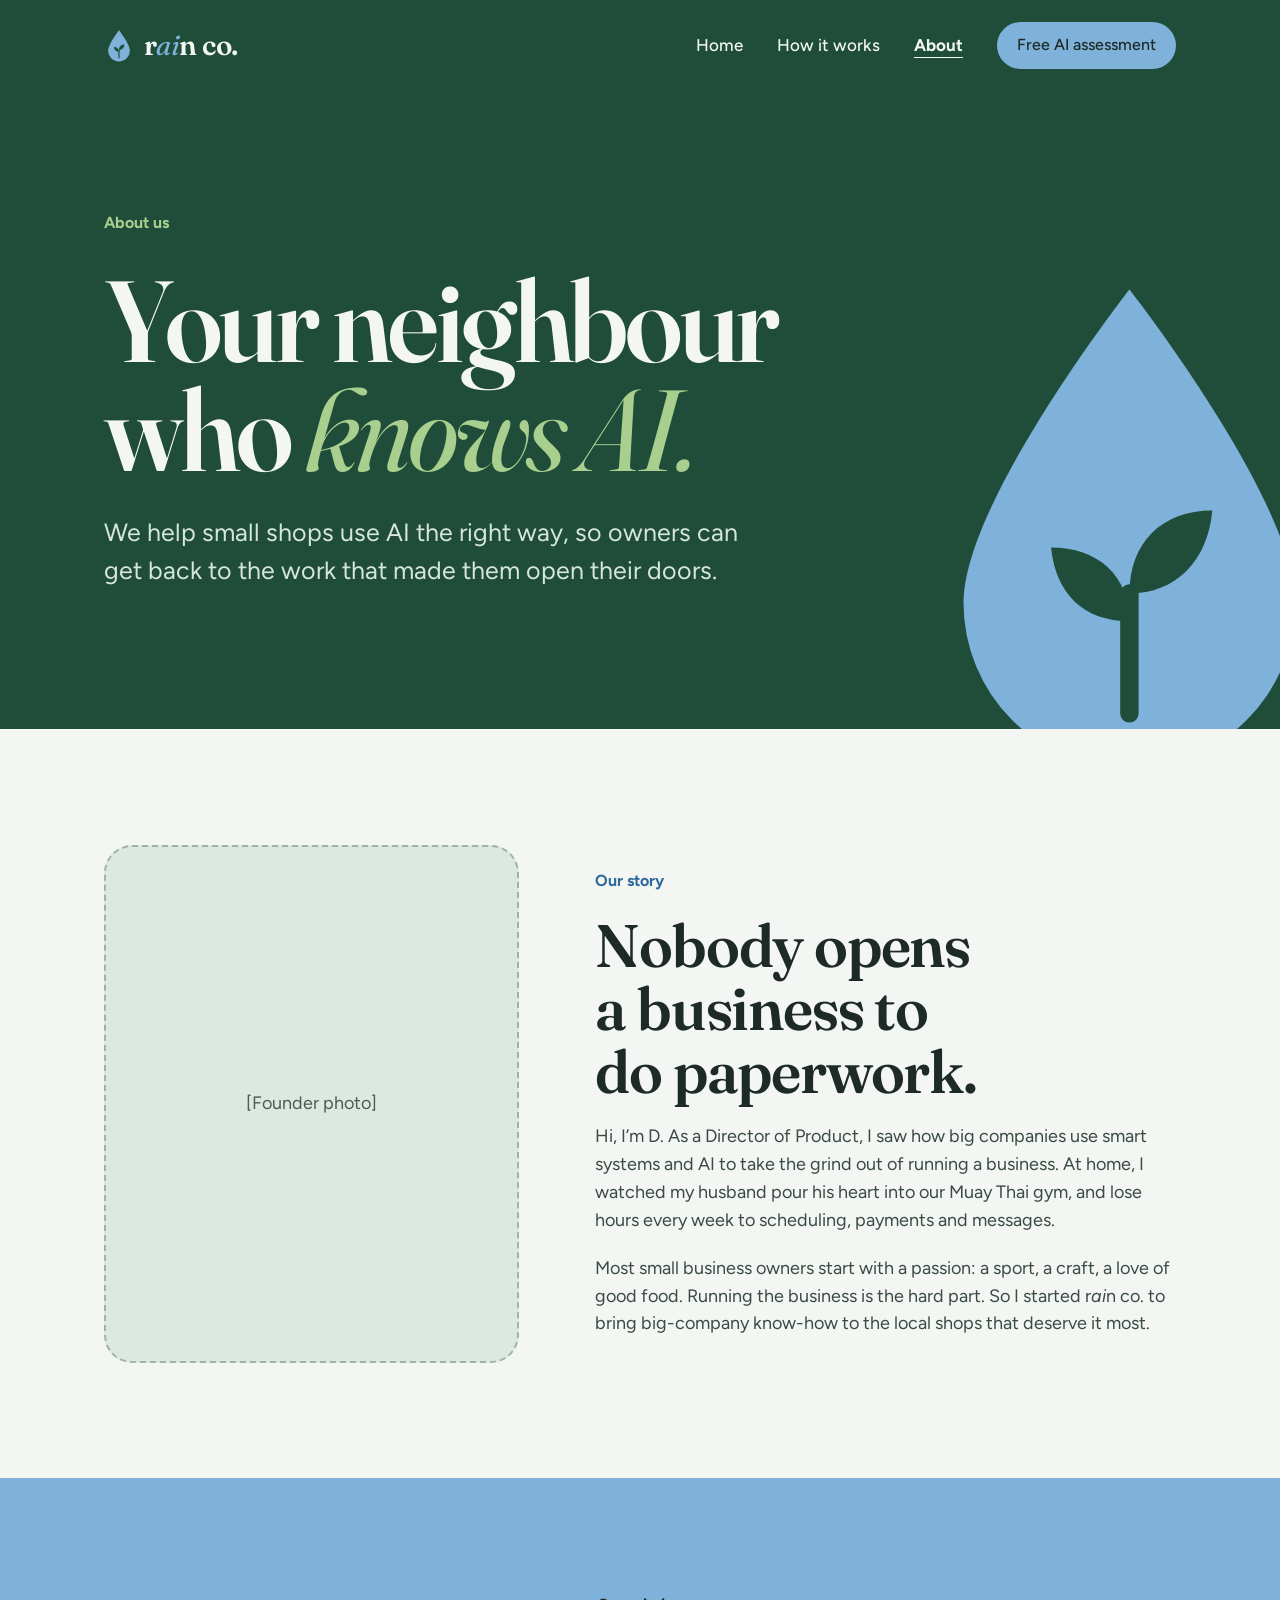
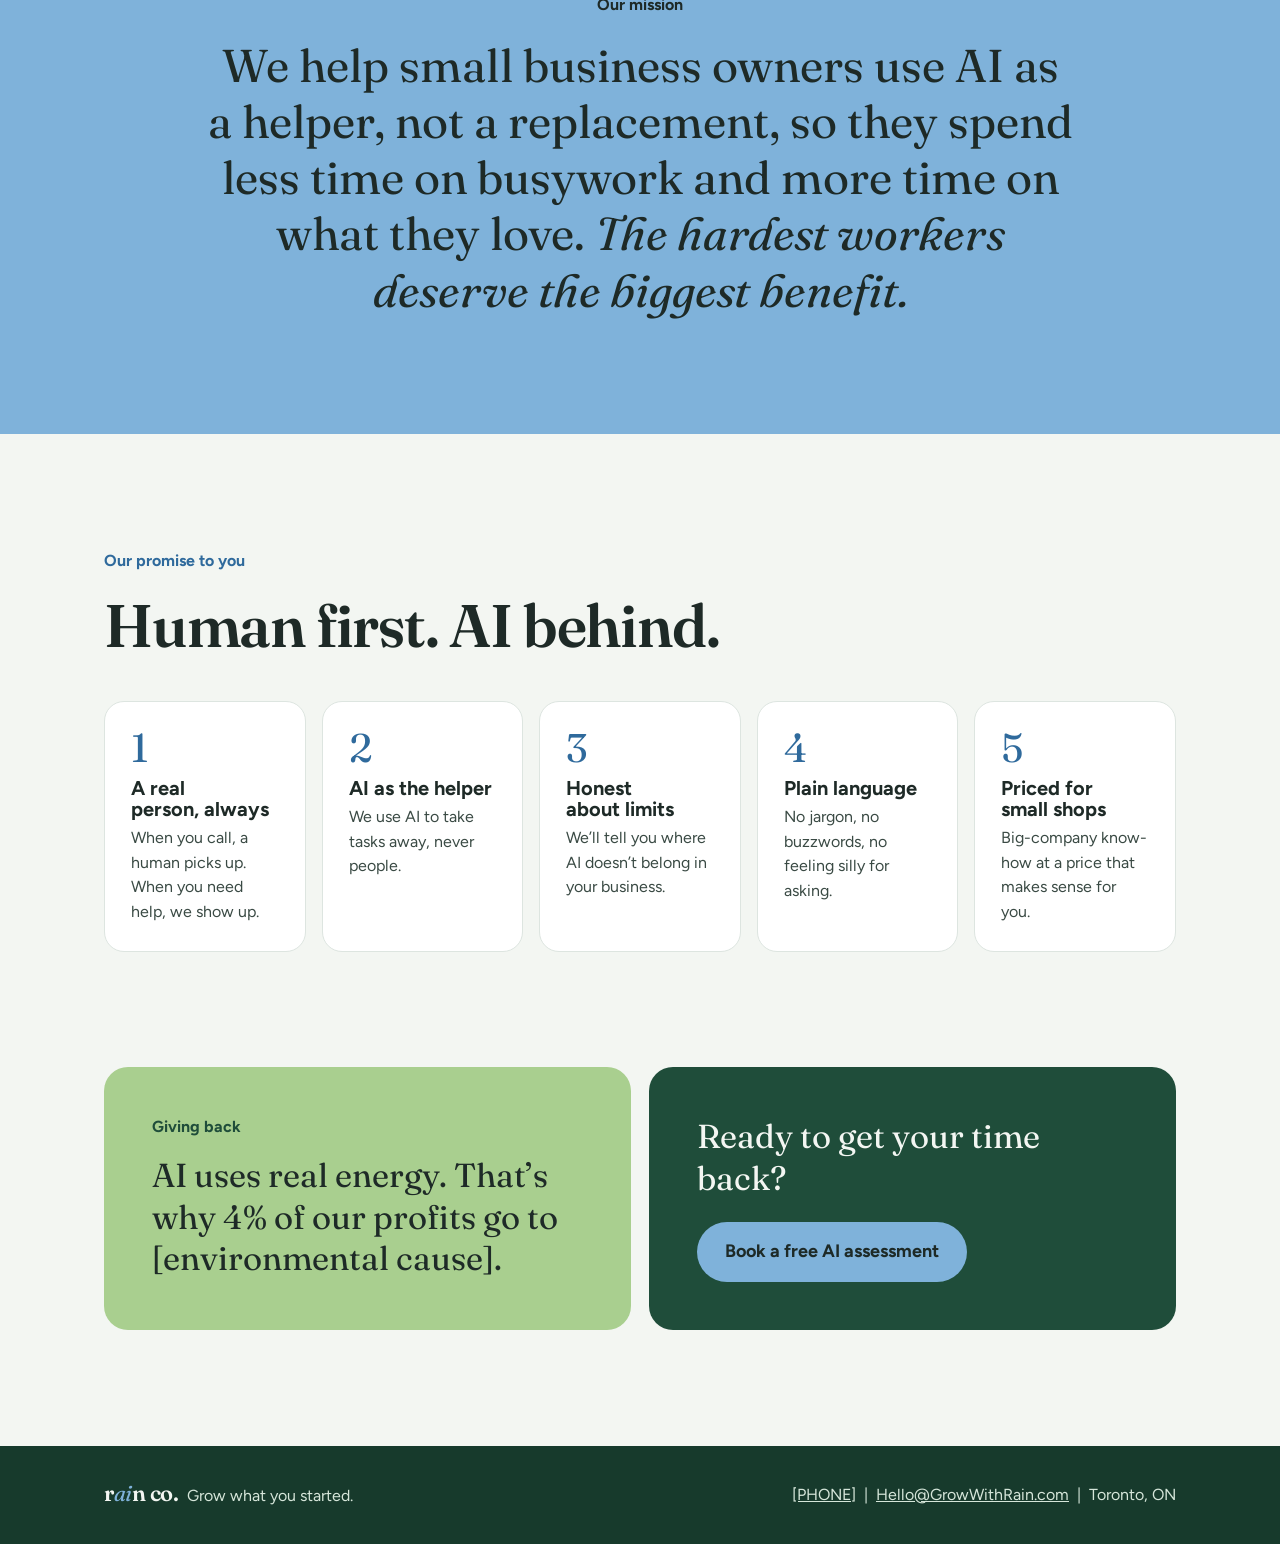
==== about.html @ 8dbedaca "Add files via upload" ====
<!doctype html>
<html lang="en-CA">
<head>
<meta charset="utf-8">
<meta name="viewport" content="width=device-width, initial-scale=1">
<title>About | rain co.</title>
<meta name="description" content="rain co. is your neighbour who knows AI. Our story, mission and promise to small business owners.">
<link rel="icon" href="img/favicon.svg" type="image/svg+xml">
<link rel="preconnect" href="https://fonts.googleapis.com">
<link rel="preconnect" href="https://fonts.gstatic.com" crossorigin>
<link rel="stylesheet" href="https://fonts.googleapis.com/css2?family=Fraunces:ital,opsz,wght@0,9..144,400;0,9..144,600;1,9..144,400&family=Figtree:wght@400;500;600;700&display=swap">
<link rel="stylesheet" href="css/styles.css">
</head>
<body>
<a class="skip" href="#main">Skip to content</a>
<header class="site-header">
<div class="wrap">
<a class="brand" href="index.html" aria-label="rain co. home"><svg viewBox="0 0 100 110" aria-hidden="true"><path d="M50 4 C50 4 14 50 14 72 A36 36 0 0 0 86 72 C86 50 50 4 50 4 Z" fill="#7FB2DA"/><path d="M50 96 L50 70" stroke="#1F4D3A" stroke-width="4" stroke-linecap="round" fill="none"/><path d="M50 76 C40 76 34 70 33 60 C43 60 50 66 50 76 Z" fill="#1F4D3A"/><path d="M50 70 C60 70 67 63 68 52 C57 52 50 59 50 70 Z" fill="#1F4D3A"/></svg><span class="wordmark">r<i>ai</i>n co.</span></a>
<nav class="nav" aria-label="Main">
<a href="index.html">Home</a>
<a href="index.html#how">How it works</a>
<a href="about.html" aria-current="page">About</a>
<a class="btn btn-rain" href="assessment.html">Free AI assessment</a>
</nav>
</div>
</header>
<main id="main">
<section class="hero"><div class="wrap">
<svg class="drop-bg" viewBox="0 0 100 110" aria-hidden="true"><path d="M50 4 C50 4 14 50 14 72 A36 36 0 0 0 86 72 C86 50 50 4 50 4 Z" fill="#7FB2DA"/><path d="M50 96 L50 70" stroke="#1F4D3A" stroke-width="4" stroke-linecap="round" fill="none"/><path d="M50 76 C40 76 34 70 33 60 C43 60 50 66 50 76 Z" fill="#1F4D3A"/><path d="M50 70 C60 70 67 63 68 52 C57 52 50 59 50 70 Z" fill="#1F4D3A"/></svg>
<div class="stack on-dark">
<p class="kicker">About us</p>
<h1>Your neighbour who <em>knows AI.</em></h1>
<p class="lead">We help small shops use AI the right way, so owners can get back to the work that made them open their doors.</p>
</div></div></section>
<section><div class="wrap split center">
<div class="story-photo" role="img" aria-label="Founder photo placeholder">[Founder photo]</div>
<div class="stack">
<p class="kicker">Our story</p>
<h2>Nobody opens a business to do paperwork.</h2>
<p class="muted">Hi, I’m D. As a Director of Product, I saw how big companies use smart systems and AI to take the grind out of running a business. At home, I watched my husband pour his heart into our Muay Thai gym, and lose hours every week to scheduling, payments and messages.</p>
<p class="muted">Most small business owners start with a passion: a sport, a craft, a love of good food. Running the business is the hard part. So I started r<i>ai</i>n co. to bring big-company know-how to the local shops that deserve it most.</p>
</div>
</div></section>
<section class="mission"><div class="wrap">
<p class="kicker">Our mission</p>
<p class="big">We help small business owners use AI as a helper, not a replacement, so they spend less time on busywork and more time on what they love. <em>The hardest workers deserve the biggest benefit.</em></p>
</div></section>
<section><div class="wrap">
<div class="stack"><p class="kicker">Our promise to you</p><h2>Human first. AI behind.</h2></div>
<ol class="promises"><li><h3>A real person, always</h3><p>When you call, a human picks up. When you need help, we show up.</p></li><li><h3>AI as the helper</h3><p>We use AI to take tasks away, never people.</p></li><li><h3>Honest about limits</h3><p>We’ll tell you where AI doesn’t belong in your business.</p></li><li><h3>Plain language</h3><p>No jargon, no buzzwords, no feeling silly for asking.</p></li><li><h3>Priced for small shops</h3><p>Big-company know-how at a price that makes sense for you.</p></li></ol>
</div></section>
<section style="padding-top:0"><div class="wrap pair">
<div class="panel panel-sprout"><p class="kicker">Giving back</p><p class="big">AI uses real energy. That’s why 4% of our profits go to [environmental cause].</p></div>
<div class="panel panel-moss"><p class="big">Ready to get your time back?</p><a class="btn btn-rain" href="assessment.html" style="align-self:flex-start">Book a free AI assessment</a></div>
</div></section>
</main>
<footer class="site-footer">
<div class="wrap">
<p><span class="wordmark">r<i>ai</i>n co.</span>&nbsp; Grow what you started.</p>
<p><a href="tel:[PHONE]">[PHONE]</a> &nbsp;|&nbsp; <a href="mailto:hello@growwithrain.com">Hello@GrowWithRain.com</a> &nbsp;|&nbsp; Toronto, ON</p>
</div>
</footer>
</body>
</html>
---- css/styles.css ----
:root{
  --moss:#1F4D3A; --moss-deep:#173A2C; --rain:#7FB2DA; --rain-ink:#2F6A9C;
  --sprout:#A9CF8F; --mist:#F3F6F2; --sage:#DDE8E0; --white:#FFFFFF;
  --ink:#1E2A27; --muted:#3A4A44; --soft:#D6E6DA; --line:#DDE5E0;
  --serif:"Fraunces", Georgia, "Times New Roman", serif;
  --sans:"Figtree", system-ui, -apple-system, "Segoe UI", sans-serif;
  --wrap:1200px; --pad:clamp(20px,5vw,96px);
}
*,*::before,*::after{box-sizing:border-box}
html{scroll-behavior:smooth}
body{margin:0;background:var(--mist);color:var(--ink);font-family:var(--sans);font-size:18px;line-height:1.55;-webkit-font-smoothing:antialiased}
img,svg{max-width:100%;display:block}
a{color:inherit}
:focus-visible{outline:3px solid var(--rain);outline-offset:3px;border-radius:6px}
.wrap{max-width:var(--wrap);margin:0 auto;padding:0 var(--pad)}
.skip{position:absolute;left:-9999px}.skip:focus{left:16px;top:16px;z-index:10;background:var(--white);padding:8px 14px}
h1,h2,h3{font-family:var(--serif);font-weight:600;letter-spacing:-0.02em;margin:0;line-height:1.05;text-wrap:balance}
h1{font-size:clamp(52px,9vw,120px);line-height:.95;letter-spacing:-0.03em}
h2{font-size:clamp(36px,5vw,60px)}
p{margin:0}
h1 em,h2 em{font-style:italic;font-weight:400}
.kicker{font-size:16px;font-weight:700;color:var(--rain-ink)}
.on-dark .kicker{color:var(--sprout)}
.lead{font-size:clamp(19px,2vw,25px);line-height:1.5;max-width:40ch}
.stack{display:flex;flex-direction:column;gap:20px}
.btn{display:inline-block;padding:16px 28px;border-radius:999px;font-weight:700;font-size:18px;text-decoration:none;border:0;cursor:pointer;font-family:var(--sans);transition:transform .15s ease}
.btn:hover{transform:translateY(-1px)}
.btn-light{background:var(--mist);color:var(--ink)}
.btn-moss{background:var(--moss);color:var(--mist)}
.btn-rain{background:var(--rain);color:var(--ink)}
.site-header{background:var(--moss);color:var(--mist)}
.site-header .wrap{display:flex;align-items:center;justify-content:space-between;gap:20px;padding-top:22px;padding-bottom:22px;flex-wrap:wrap}
.brand{display:flex;align-items:center;gap:10px;text-decoration:none}
.brand svg{width:30px;height:33px}
.wordmark{font-family:var(--serif);font-weight:600;font-size:28px;letter-spacing:-0.02em;line-height:1}
.wordmark i{font-weight:400;color:var(--rain)}
.nav{display:flex;align-items:center;gap:clamp(14px,3vw,34px);flex-wrap:wrap}
.nav a{text-decoration:none;font-weight:500;font-size:17px}
.nav a[aria-current="page"]{font-weight:700;text-decoration:underline;text-underline-offset:6px}
.nav a:not(.btn):hover{text-decoration:underline;text-underline-offset:6px}
.nav .btn{padding:11px 20px;font-size:16px}
.hero{position:relative;overflow:hidden;background:var(--moss);color:var(--mist);padding:clamp(64px,10vw,120px) 0 clamp(80px,11vw,140px)}
.hero .drop-bg{position:absolute;right:max(-120px,calc(50% - 760px));top:60px;width:clamp(240px,36vw,520px);pointer-events:none}
.hero .wrap{position:relative}
.hero .stack{gap:30px}
.pill{align-self:flex-start;display:inline-block;padding:10px 20px;border-radius:999px;background:var(--rain);color:var(--ink);font-weight:700;font-size:clamp(17px,1.8vw,22px)}
.hero h1{max-width:12ch}
.hero h1 em{color:var(--sprout)}
.hero .lead{color:var(--soft)}
.hero-cta{display:flex;align-items:center;gap:24px;flex-wrap:wrap}
.hero-cta p{color:var(--soft);font-size:17px}
.hero-cta strong{color:var(--mist)}
.band{background:var(--rain);padding:36px 0;text-align:center}
.band p{font-family:var(--serif);font-size:clamp(24px,3vw,36px);line-height:1.2}
section{padding:clamp(72px,9vw,120px) 0}
.split{display:grid;grid-template-columns:5fr 7fr;gap:clamp(40px,6vw,80px);align-items:start}
.split h2 em{color:var(--moss)}
.muted{color:var(--muted)}
.tiles{display:grid;grid-template-columns:repeat(2,minmax(0,1fr));gap:18px}
.tile{background:var(--white);border:1px solid var(--line);border-radius:20px;padding:28px}
.tile h3{font-family:var(--sans);font-size:21px;font-weight:700;letter-spacing:0;margin-bottom:8px}
.tile p{font-size:17px;color:var(--muted)}
.how{background:var(--sage)}
.steps{list-style:none;margin:44px 0 0;padding:0;display:grid;grid-template-columns:repeat(4,minmax(0,1fr));gap:28px;counter-reset:s}
.steps li{counter-increment:s}
.steps li::before{content:counter(s);display:block;font-family:var(--serif);font-size:56px;line-height:1;color:var(--rain-ink);margin-bottom:12px}
.steps h3{font-family:var(--sans);font-size:22px;font-weight:700;letter-spacing:0;margin-bottom:8px}
.steps p{font-size:17px;color:var(--muted)}
.services{display:grid;grid-template-columns:repeat(4,minmax(0,1fr));gap:18px;margin-top:44px}
.service{background:var(--moss);color:var(--mist);border-radius:20px;padding:30px;display:flex;flex-direction:column;gap:10px}
.service svg{width:28px;height:31px}
.service h3{font-family:var(--sans);font-size:22px;font-weight:700;letter-spacing:0}
.service p{font-size:17px;color:var(--soft)}
.pair{display:grid;grid-template-columns:repeat(2,minmax(0,1fr));gap:18px}
.panel{border-radius:24px;padding:clamp(28px,4vw,48px);display:flex;flex-direction:column;gap:14px}
.panel p.big{font-family:var(--serif);font-size:clamp(24px,2.6vw,34px);line-height:1.25}
.panel-white{background:var(--white);border:1px solid var(--line)}
.panel-sprout{background:var(--sprout)}
.panel-sprout .kicker{color:var(--moss)}
.panel-moss{background:var(--moss);color:var(--mist);justify-content:space-between;gap:24px}
.cta-box{background:var(--rain);border-radius:28px;padding:clamp(32px,5vw,64px);display:flex;align-items:center;justify-content:space-between;gap:28px;flex-wrap:wrap}
.cta-box h2{font-size:clamp(32px,4vw,52px)}
.cta-wrap{padding-top:0}
.story-photo{aspect-ratio:4/5;border-radius:28px;background:var(--sage);border:2px dashed #9FB3A8;display:flex;align-items:center;justify-content:center;color:#4B5B55;width:100%;object-fit:cover}
.split.center{align-items:center}
.mission{background:var(--rain);text-align:center}
.mission .kicker{color:var(--ink)}
.mission p.big{font-family:var(--serif);font-size:clamp(28px,3.6vw,46px);line-height:1.22;max-width:30ch;margin:20px auto 0}
.promises{list-style:none;padding:0;margin:44px 0 0;display:grid;grid-template-columns:repeat(5,minmax(0,1fr));gap:16px;counter-reset:p}
.promises li{counter-increment:p;background:var(--white);border:1px solid var(--line);border-radius:20px;padding:26px}
.promises li::before{content:counter(p);display:block;font-family:var(--serif);font-size:40px;line-height:1;color:var(--rain-ink);margin-bottom:10px}
.promises h3{font-family:var(--sans);font-size:20px;font-weight:700;letter-spacing:0;margin-bottom:6px}
.promises p{font-size:16px;color:var(--muted)}
.assess{display:grid;grid-template-columns:5fr 6fr;gap:clamp(40px,6vw,72px);align-items:start}
.assess h1{font-size:clamp(48px,7vw,84px)}
.assess h1 em{color:var(--moss)}
.gets{background:var(--moss);color:var(--mist);border-radius:24px;padding:32px;display:flex;flex-direction:column;gap:18px}
.gets .kicker{color:var(--sprout)}
.gets ul{list-style:none;margin:0;padding:0;display:flex;flex-direction:column;gap:18px}
.gets li{display:flex;gap:14px;align-items:flex-start}
.gets li svg{width:24px;height:26px;flex-shrink:0;margin-top:2px}
.gets strong{display:block;font-size:20px}
.gets span{color:var(--soft);font-size:16px}
.form-card{background:var(--white);border:1px solid var(--line);border-radius:28px;padding:clamp(24px,4vw,48px)}
form{display:flex;flex-direction:column;gap:28px}
fieldset{border:0;margin:0;padding:0;min-width:0}
legend{font-weight:700;font-size:19px;padding:0;margin-bottom:12px}
legend small{font-weight:400;color:#5F6F69;font-size:16px}
.chips{display:flex;flex-wrap:wrap;gap:10px}
.chip{position:relative;display:inline-block}
.chip input{position:absolute;opacity:0;inset:0;margin:0;cursor:pointer;width:100%;height:100%}
.chip span{display:inline-block;padding:10px 16px;border-radius:999px;border:1px solid #C9D4CD;background:var(--white);font-size:16px;transition:background .15s,color .15s}
.chip input:checked + span{background:var(--moss);color:var(--mist);border-color:var(--moss)}
.chip input:focus-visible + span{outline:3px solid var(--rain);outline-offset:2px}
.fields{display:grid;grid-template-columns:repeat(2,minmax(0,1fr));gap:18px}
.field{display:flex;flex-direction:column;gap:8px}
.field label{font-weight:600;font-size:15px}
.field label small{font-weight:400;color:#5F6F69}
.field input,.field textarea{font:inherit;font-size:16px;padding:13px 15px;border-radius:10px;border:1px solid #C9D4CD;background:var(--white);color:var(--ink)}
.field textarea{min-height:96px;resize:vertical}
.field.full{grid-column:1/-1}
.pains{display:flex;flex-direction:column;gap:12px}
.pain{display:flex;align-items:center;gap:12px}
.pain span{flex-shrink:0;width:36px;height:36px;border-radius:50%;background:var(--sage);color:var(--moss);font-family:var(--serif);font-size:20px;display:flex;align-items:center;justify-content:center}
.pain input{flex-grow:1;min-width:0;font:inherit;font-size:16px;padding:13px 15px;border-radius:10px;border:1px solid #C9D4CD;background:var(--white);color:var(--ink)}
.pain input::placeholder,.field input::placeholder{color:#7A8983}
.hp{position:absolute;left:-9999px;width:1px;height:1px;overflow:hidden}
.form-note{font-size:15px;color:var(--muted)}
.form-status{font-size:16px;font-weight:600;min-height:1em}
.form-status.error{color:#A33A2A}
.btn[disabled]{opacity:.6;cursor:wait;transform:none}
.success{display:none;flex-direction:column;gap:16px}
.success.show{display:flex}
.success svg{width:56px;height:62px}
.success h2{font-size:clamp(34px,4vw,48px)}
.site-footer{background:var(--moss-deep);color:var(--soft);font-size:16px;padding:36px 0}
.site-footer .wrap{display:flex;justify-content:space-between;align-items:center;gap:16px;flex-wrap:wrap}
.site-footer .wordmark{font-size:22px;color:var(--mist)}
@media (max-width:1000px){
  .split,.assess{grid-template-columns:1fr}
  .steps,.services{grid-template-columns:repeat(2,minmax(0,1fr))}
  .promises{grid-template-columns:repeat(2,minmax(0,1fr))}
  .hero .drop-bg{opacity:.35}
}
@media (max-width:640px){
  body{font-size:17px}
  .tiles,.steps,.services,.pair,.promises,.fields{grid-template-columns:1fr}
  .story-photo{aspect-ratio:4/3}
}
@media (prefers-reduced-motion:reduce){*{transition:none!important;scroll-behavior:auto!important}}
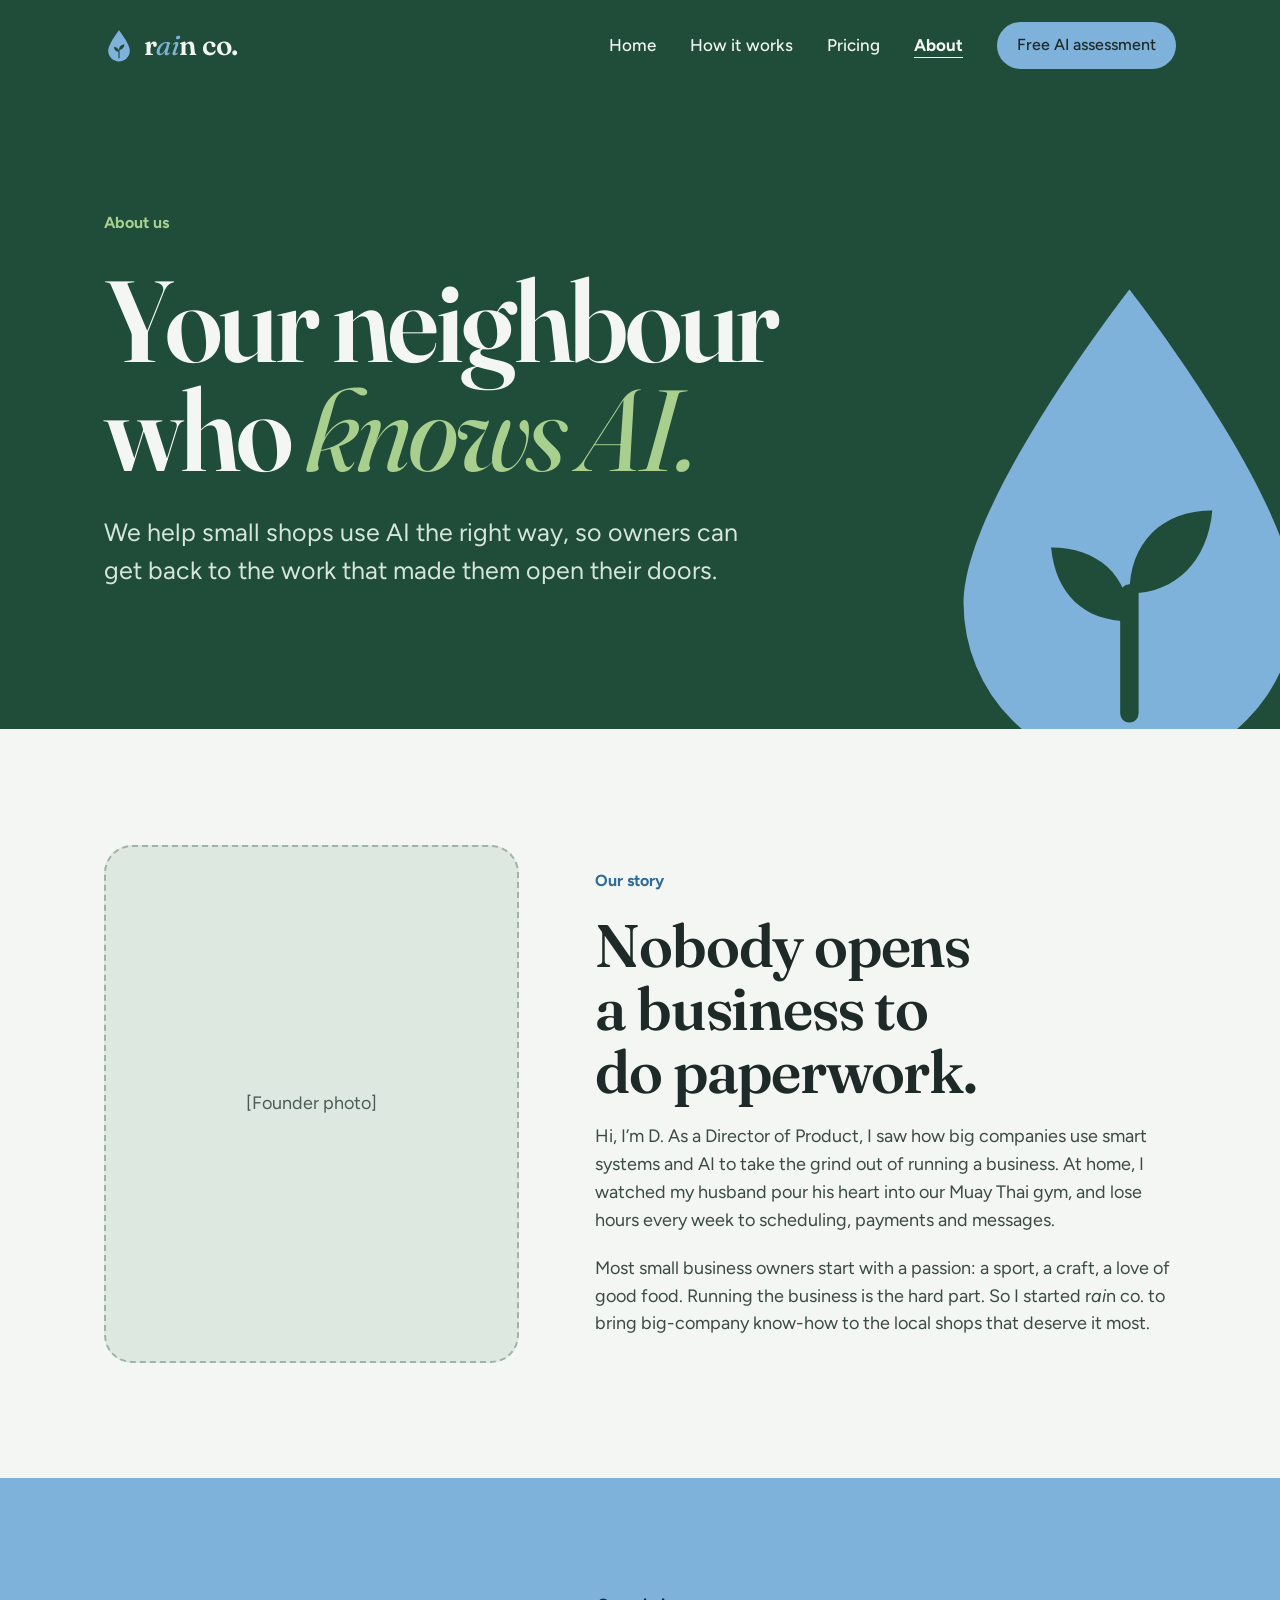
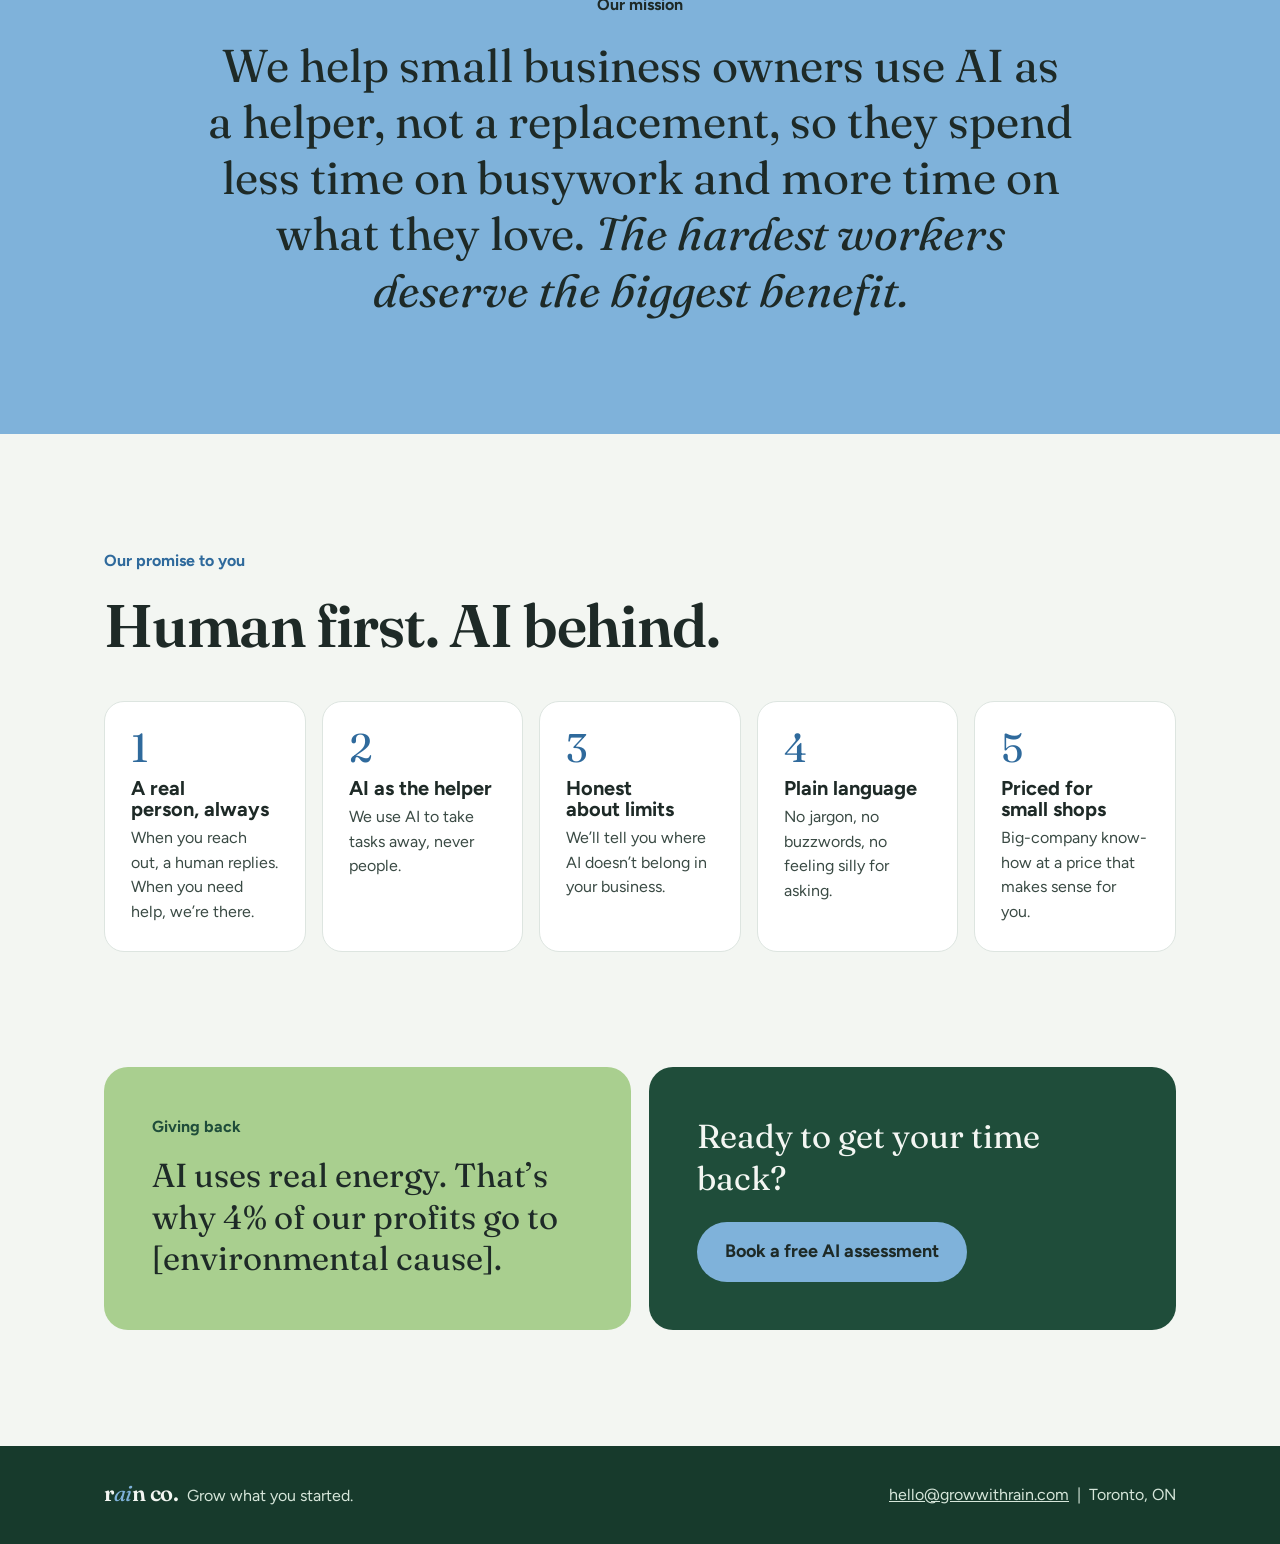
==== commit 528ef567: "Add files via upload" ====
--- a/about.html
+++ b/about.html
@@ -19,6 +19,7 @@
 <nav class="nav" aria-label="Main">
 <a href="index.html">Home</a>
 <a href="index.html#how">How it works</a>
+<a href="pricing.html">Pricing</a>
 <a href="about.html" aria-current="page">About</a>
 <a class="btn btn-rain" href="assessment.html">Free AI assessment</a>
 </nav>
@@ -47,7 +48,7 @@
 </div></section>
 <section><div class="wrap">
 <div class="stack"><p class="kicker">Our promise to you</p><h2>Human first. AI behind.</h2></div>
-<ol class="promises"><li><h3>A real person, always</h3><p>When you call, a human picks up. When you need help, we show up.</p></li><li><h3>AI as the helper</h3><p>We use AI to take tasks away, never people.</p></li><li><h3>Honest about limits</h3><p>We’ll tell you where AI doesn’t belong in your business.</p></li><li><h3>Plain language</h3><p>No jargon, no buzzwords, no feeling silly for asking.</p></li><li><h3>Priced for small shops</h3><p>Big-company know-how at a price that makes sense for you.</p></li></ol>
+<ol class="promises"><li><h3>A real person, always</h3><p>When you reach out, a human replies. When you need help, we’re there.</p></li><li><h3>AI as the helper</h3><p>We use AI to take tasks away, never people.</p></li><li><h3>Honest about limits</h3><p>We’ll tell you where AI doesn’t belong in your business.</p></li><li><h3>Plain language</h3><p>No jargon, no buzzwords, no feeling silly for asking.</p></li><li><h3>Priced for small shops</h3><p>Big-company know-how at a price that makes sense for you.</p></li></ol>
 </div></section>
 <section style="padding-top:0"><div class="wrap pair">
 <div class="panel panel-sprout"><p class="kicker">Giving back</p><p class="big">AI uses real energy. That’s why 4% of our profits go to [environmental cause].</p></div>
@@ -57,7 +58,7 @@
 <footer class="site-footer">
 <div class="wrap">
 <p><span class="wordmark">r<i>ai</i>n co.</span>&nbsp; Grow what you started.</p>
-<p><a href="tel:[PHONE]">[PHONE]</a> &nbsp;|&nbsp; <a href="mailto:hello@growwithrain.com">Hello@GrowWithRain.com</a> &nbsp;|&nbsp; Toronto, ON</p>
+<p><a href="mailto:hello@growwithrain.com">hello@growwithrain.com</a> &nbsp;|&nbsp; Toronto, ON</p>
 </div>
 </footer>
 </body>
--- a/css/styles.css
+++ b/css/styles.css
@@ -42,7 +42,7 @@
 .hero{position:relative;overflow:hidden;background:var(--moss);color:var(--mist);padding:clamp(64px,10vw,120px) 0 clamp(80px,11vw,140px)}
 .hero .drop-bg{position:absolute;right:max(-120px,calc(50% - 760px));top:60px;width:clamp(240px,36vw,520px);pointer-events:none}
 .hero .wrap{position:relative}
-.hero .stack{gap:30px}
+.hero .stack{gap:30px;position:relative;z-index:1}
 .pill{align-self:flex-start;display:inline-block;padding:10px 20px;border-radius:999px;background:var(--rain);color:var(--ink);font-weight:700;font-size:clamp(17px,1.8vw,22px)}
 .hero h1{max-width:12ch}
 .hero h1 em{color:var(--sprout)}
@@ -136,15 +136,52 @@
 .site-footer{background:var(--moss-deep);color:var(--soft);font-size:16px;padding:36px 0}
 .site-footer .wrap{display:flex;justify-content:space-between;align-items:center;gap:16px;flex-wrap:wrap}
 .site-footer .wordmark{font-size:22px;color:var(--mist)}
+a.service{text-decoration:none;transition:transform .15s ease}
+a.service:hover{transform:translateY(-2px)}
+.service-price{margin-top:auto;padding-top:8px;font-weight:700;color:var(--sprout)!important}
+.tiles .tile:last-child:nth-child(odd){grid-column:1/-1}
+.pkg-jump{position:sticky;top:0;z-index:5;background:var(--mist);border-bottom:1px solid var(--line)}
+.pkg-jump .wrap{display:flex;gap:clamp(16px,3vw,36px);padding-top:16px;padding-bottom:16px;overflow-x:auto;white-space:nowrap}
+.pkg-jump a{text-decoration:none;font-weight:600;color:var(--moss)}
+.pkg-jump a:hover{text-decoration:underline;text-underline-offset:5px}
+.pkg{padding:clamp(56px,7vw,96px) 0;scroll-margin-top:60px}
+.pkg:nth-of-type(odd){background:var(--sage)}
+.pkg-head{margin-bottom:36px}
+.price-grid{display:grid;gap:18px}
+.price-grid.cols-2{grid-template-columns:repeat(2,minmax(0,1fr));max-width:820px}
+.price-grid.cols-3{grid-template-columns:repeat(3,minmax(0,1fr))}
+.price-card{background:var(--white);border:1px solid var(--line);border-radius:22px;padding:30px;display:flex;flex-direction:column;gap:12px}
+.price-card.featured{background:var(--moss);color:var(--mist);border-color:var(--moss)}
+.price-card h3{font-family:var(--sans);font-size:21px;font-weight:700;letter-spacing:0}
+.price-tag{font-family:var(--serif);font-size:48px;line-height:1;font-weight:600;letter-spacing:-0.02em}
+.price-tag span{font-family:var(--sans);font-size:17px;font-weight:500;letter-spacing:0;margin-left:4px;color:var(--muted)}
+.price-card.featured .price-tag span{color:var(--soft)}
+.price-card ul{list-style:none;margin:6px 0 0;padding:0;display:flex;flex-direction:column;gap:10px}
+.price-card li{position:relative;padding-left:24px;font-size:17px;line-height:1.45;color:var(--muted)}
+.price-card.featured li{color:var(--soft)}
+.price-card li::before{content:"";position:absolute;left:0;top:7px;width:10px;height:11px;border-radius:50% 50% 50% 50% / 60% 60% 40% 40%;background:var(--rain)}
+.pkg-note{margin-top:22px;font-weight:600;color:var(--moss)}
+.price-fine{padding-top:8px;padding-bottom:48px;font-size:15px;color:var(--muted)}
+.tools{background:var(--white);border-top:1px solid var(--line);border-bottom:1px solid var(--line)}
+.tool-grid{display:grid;grid-template-columns:repeat(4,minmax(0,1fr));gap:28px 24px;margin-top:44px}
+.tool-group h3{font-family:var(--sans);font-size:15px;font-weight:700;letter-spacing:0;color:var(--rain-ink);margin-bottom:12px}
+.tool-list{list-style:none;margin:0;padding:0;display:flex;flex-wrap:wrap;gap:8px}
+.tool-list li{padding:8px 14px;border-radius:999px;background:var(--sage);color:var(--moss);font-weight:600;font-size:16px}
+.tool-callout{margin-top:40px;padding:22px 26px;border-radius:18px;background:var(--mist);border:1px solid var(--line);font-size:18px;max-width:820px}
+.tool-callout strong{color:var(--moss)}
+.tools-inline{margin-top:14px;font-size:16px;color:var(--muted);max-width:820px}
+.tools-inline a{color:var(--moss);font-weight:600}
 @media (max-width:1000px){
+  .tool-grid{grid-template-columns:repeat(2,minmax(0,1fr))}
   .split,.assess{grid-template-columns:1fr}
   .steps,.services{grid-template-columns:repeat(2,minmax(0,1fr))}
   .promises{grid-template-columns:repeat(2,minmax(0,1fr))}
+  .price-grid.cols-3{grid-template-columns:repeat(2,minmax(0,1fr))}
   .hero .drop-bg{opacity:.35}
 }
 @media (max-width:640px){
   body{font-size:17px}
-  .tiles,.steps,.services,.pair,.promises,.fields{grid-template-columns:1fr}
+  .tool-grid,.tiles,.steps,.services,.pair,.promises,.fields,.price-grid.cols-2,.price-grid.cols-3{grid-template-columns:1fr}
   .story-photo{aspect-ratio:4/3}
 }
 @media (prefers-reduced-motion:reduce){*{transition:none!important;scroll-behavior:auto!important}}
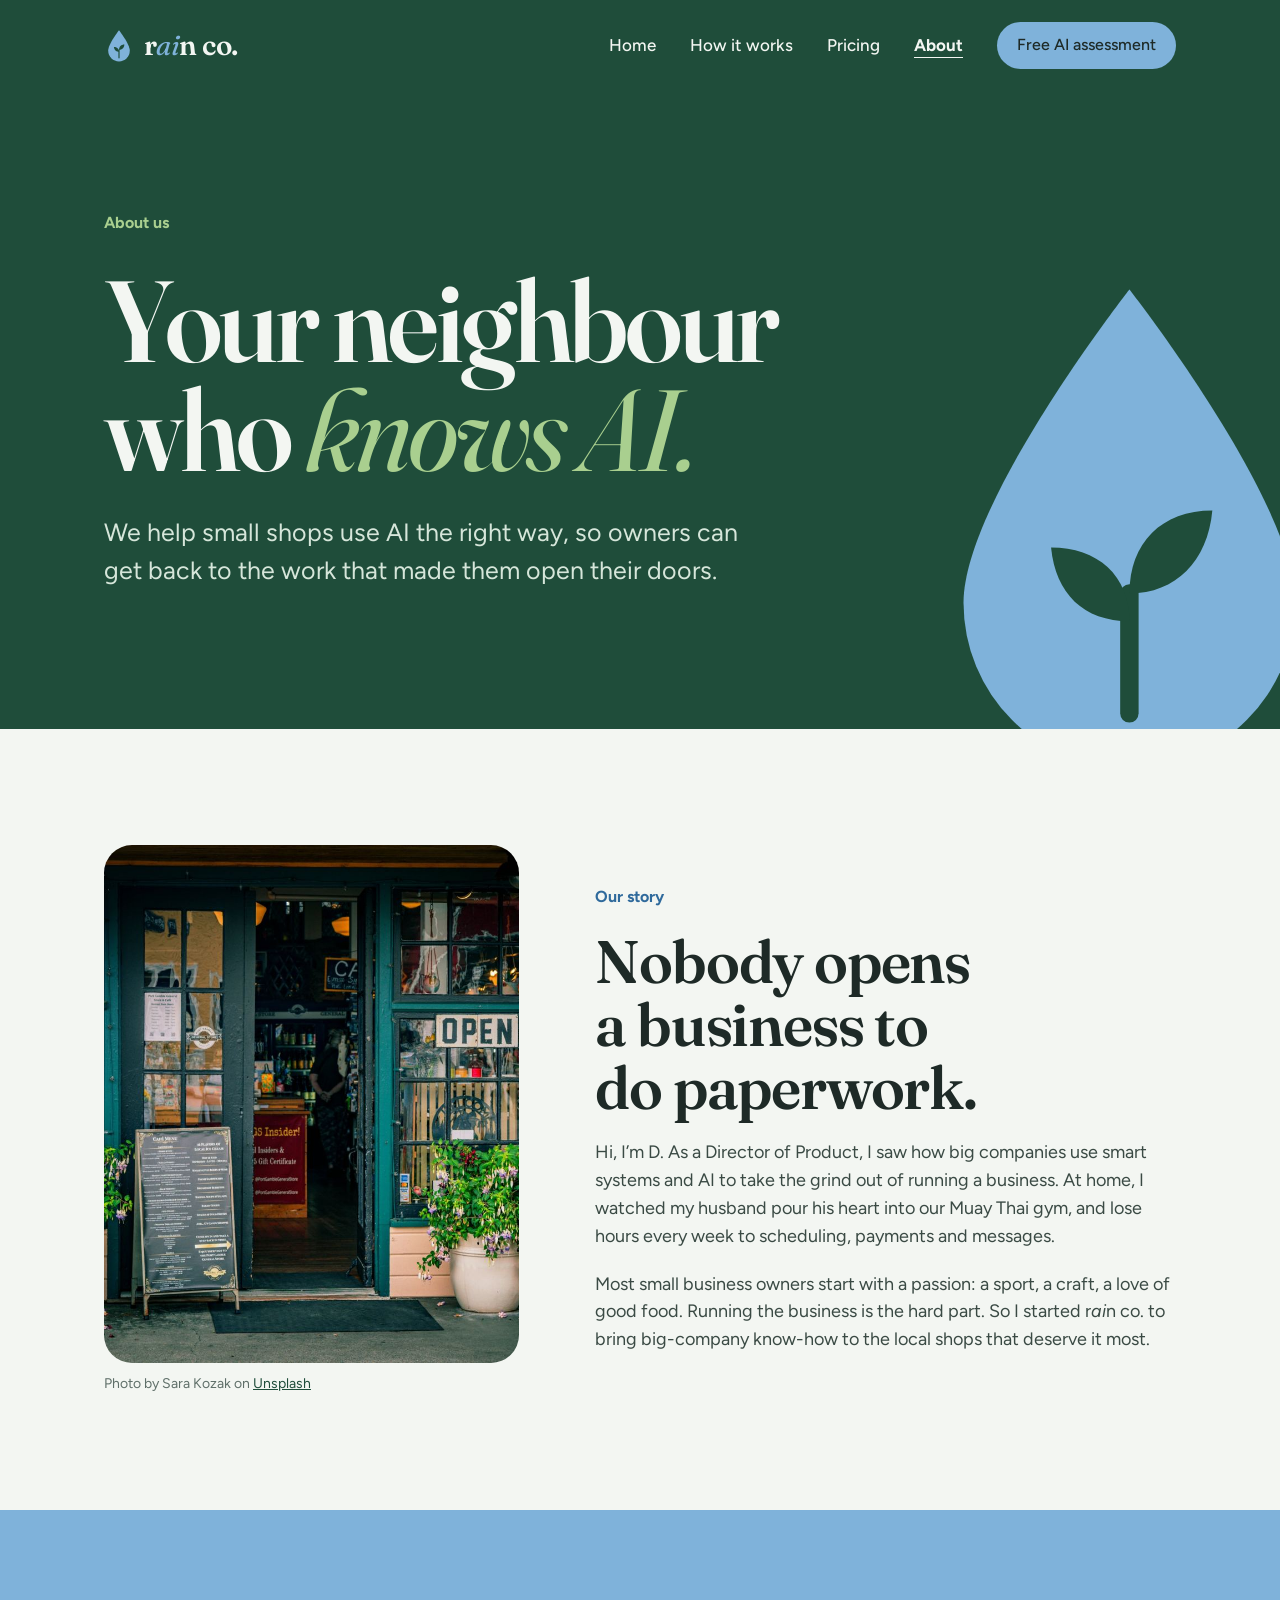
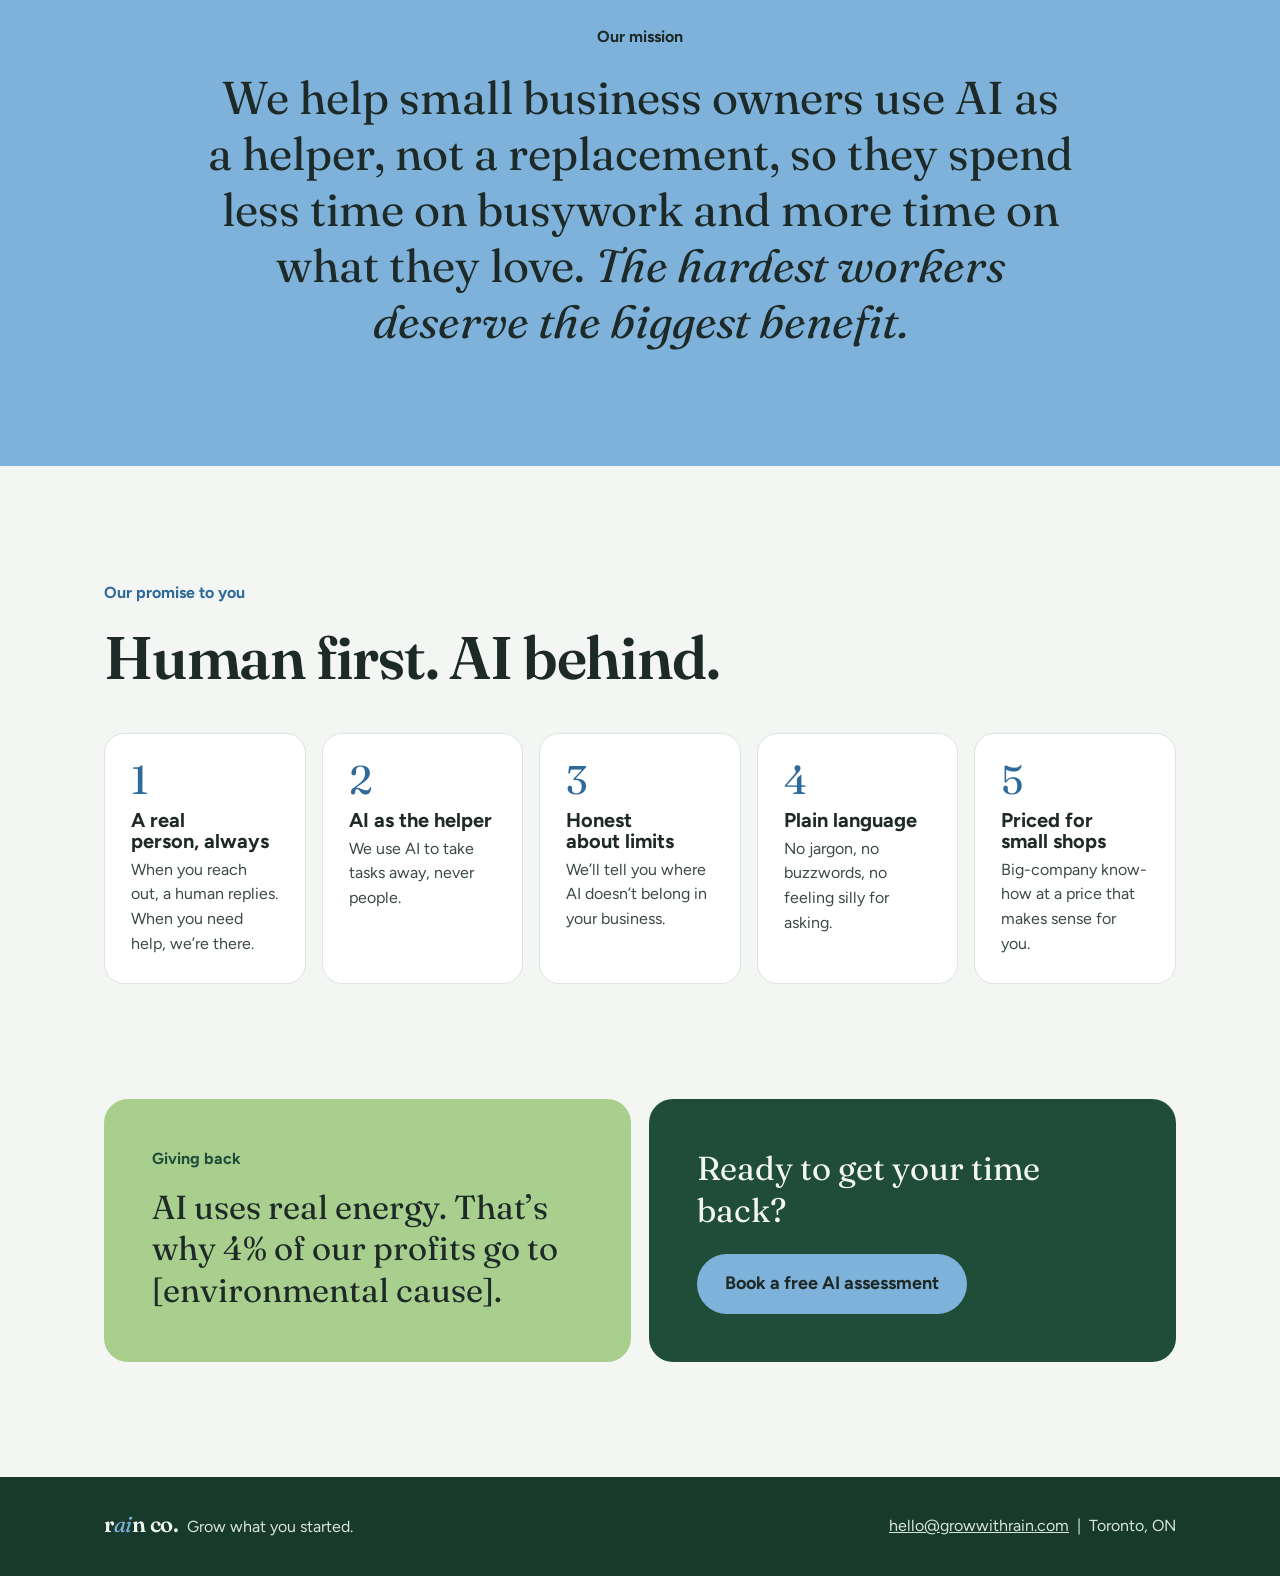
==== commit 9e6101c7: "Add files via upload" ====
--- a/about.html
+++ b/about.html
@@ -34,7 +34,7 @@
 <p class="lead">We help small shops use AI the right way, so owners can get back to the work that made them open their doors.</p>
 </div></div></section>
 <section><div class="wrap split center">
-<div class="story-photo" role="img" aria-label="Founder photo placeholder">[Founder photo]</div>
+<figure class="story-figure"><img class="story-photo" src="img/storefront.jpg" alt="A small shop with its doors open, OPEN signs in the windows and flowers out front" loading="lazy"><figcaption class="photo-credit">Photo by Sara Kozak on <a href="https://unsplash.com" target="_blank" rel="noopener">Unsplash</a></figcaption></figure>
 <div class="stack">
 <p class="kicker">Our story</p>
 <h2>Nobody opens a business to do paperwork.</h2>
--- a/css/styles.css
+++ b/css/styles.css
@@ -81,7 +81,11 @@
 .cta-box{background:var(--rain);border-radius:28px;padding:clamp(32px,5vw,64px);display:flex;align-items:center;justify-content:space-between;gap:28px;flex-wrap:wrap}
 .cta-box h2{font-size:clamp(32px,4vw,52px)}
 .cta-wrap{padding-top:0}
-.story-photo{aspect-ratio:4/5;border-radius:28px;background:var(--sage);border:2px dashed #9FB3A8;display:flex;align-items:center;justify-content:center;color:#4B5B55;width:100%;object-fit:cover}
+.story-photo{aspect-ratio:4/5;border-radius:28px;background:var(--sage);border:2px dashed #9FB3A8;display:flex;align-items:center;justify-content:center;color:#4B5B55;width:100%;object-fit:cover;object-position:45% center}
+img.story-photo{border:0;background:none}
+.story-figure{margin:0;display:flex;flex-direction:column;gap:10px}
+.photo-credit{font-size:14px;color:#5F6F69}
+.photo-credit a{color:#1F4D3A}
 .split.center{align-items:center}
 .mission{background:var(--rain);text-align:center}
 .mission .kicker{color:var(--ink)}
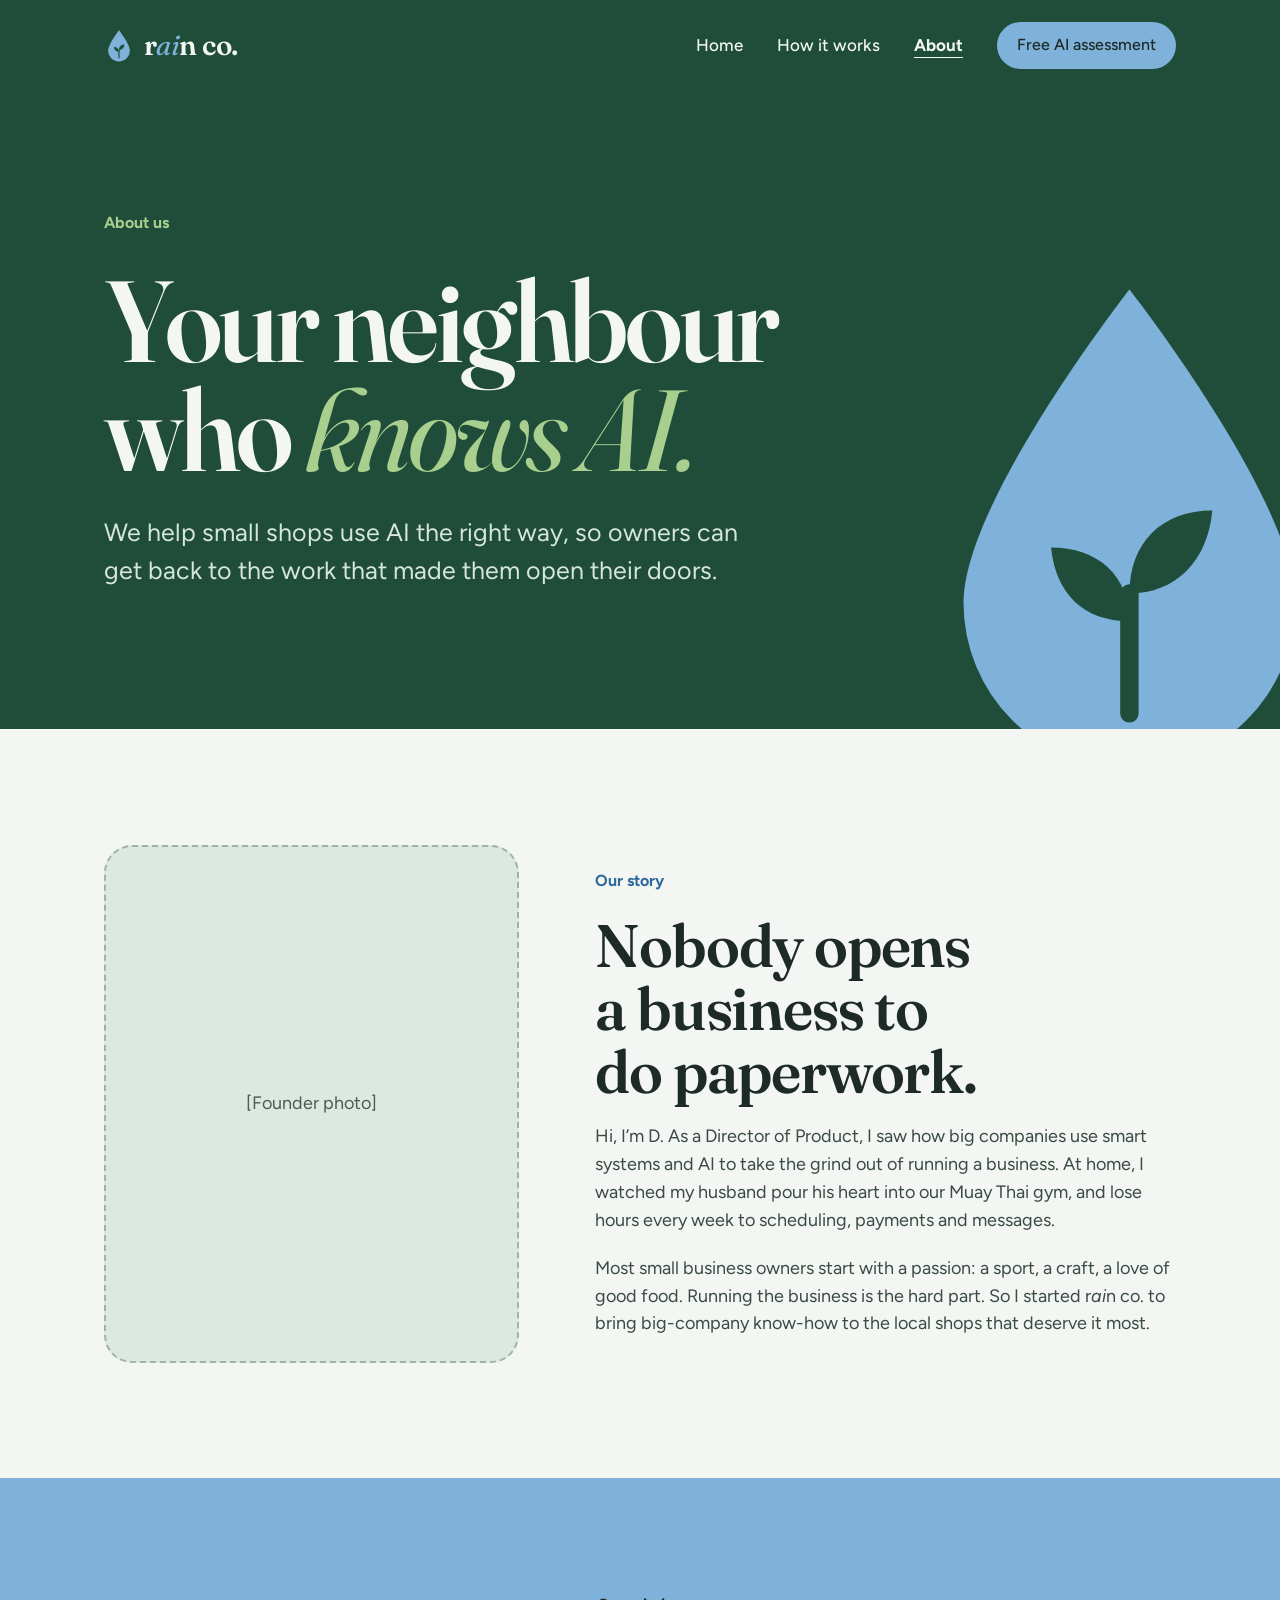
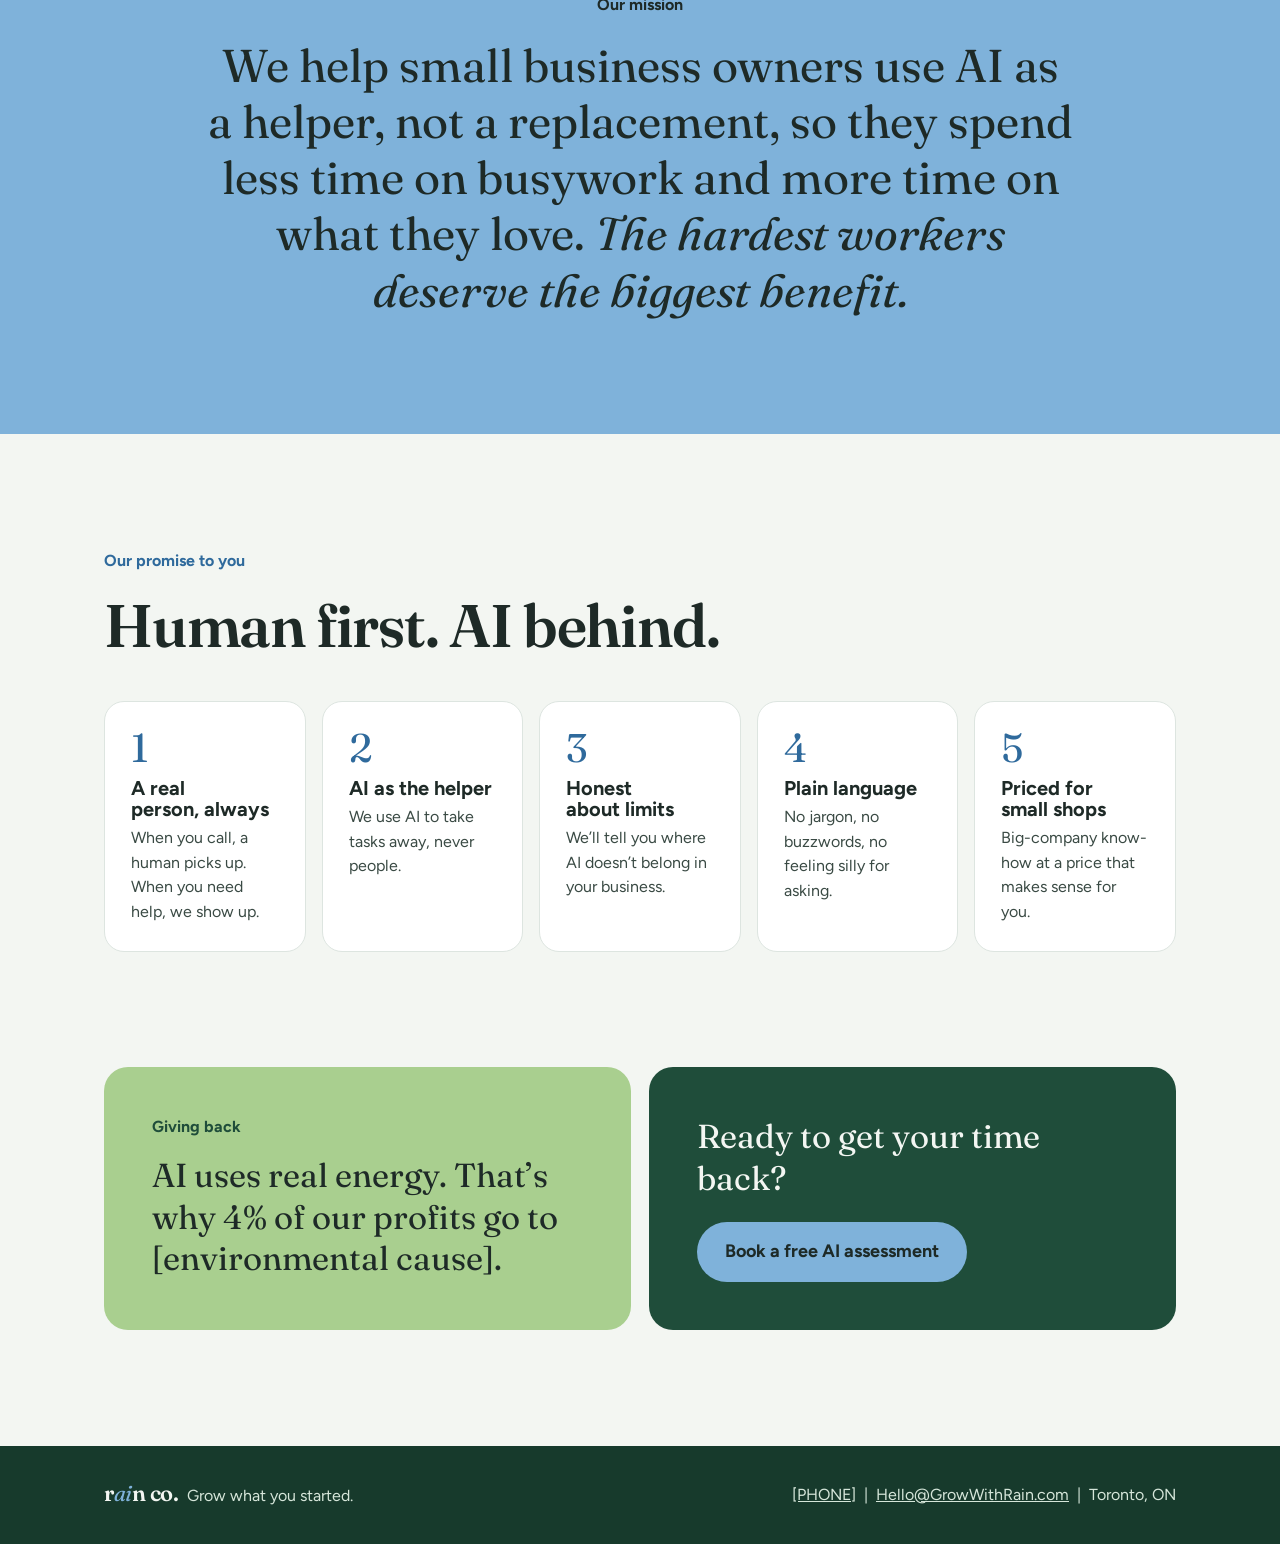
==== commit a8970849: "Add files via upload" ====
--- a/about.html
+++ b/about.html
@@ -19,7 +19,6 @@
 <nav class="nav" aria-label="Main">
 <a href="index.html">Home</a>
 <a href="index.html#how">How it works</a>
-<a href="pricing.html">Pricing</a>
 <a href="about.html" aria-current="page">About</a>
 <a class="btn btn-rain" href="assessment.html">Free AI assessment</a>
 </nav>
@@ -34,7 +33,7 @@
 <p class="lead">We help small shops use AI the right way, so owners can get back to the work that made them open their doors.</p>
 </div></div></section>
 <section><div class="wrap split center">
-<figure class="story-figure"><img class="story-photo" src="img/storefront.jpg" alt="A small shop with its doors open, OPEN signs in the windows and flowers out front" loading="lazy"><figcaption class="photo-credit">Photo by Sara Kozak on <a href="https://unsplash.com" target="_blank" rel="noopener">Unsplash</a></figcaption></figure>
+<div class="story-photo" role="img" aria-label="Founder photo placeholder">[Founder photo]</div>
 <div class="stack">
 <p class="kicker">Our story</p>
 <h2>Nobody opens a business to do paperwork.</h2>
@@ -48,7 +47,7 @@
 </div></section>
 <section><div class="wrap">
 <div class="stack"><p class="kicker">Our promise to you</p><h2>Human first. AI behind.</h2></div>
-<ol class="promises"><li><h3>A real person, always</h3><p>When you reach out, a human replies. When you need help, we’re there.</p></li><li><h3>AI as the helper</h3><p>We use AI to take tasks away, never people.</p></li><li><h3>Honest about limits</h3><p>We’ll tell you where AI doesn’t belong in your business.</p></li><li><h3>Plain language</h3><p>No jargon, no buzzwords, no feeling silly for asking.</p></li><li><h3>Priced for small shops</h3><p>Big-company know-how at a price that makes sense for you.</p></li></ol>
+<ol class="promises"><li><h3>A real person, always</h3><p>When you call, a human picks up. When you need help, we show up.</p></li><li><h3>AI as the helper</h3><p>We use AI to take tasks away, never people.</p></li><li><h3>Honest about limits</h3><p>We’ll tell you where AI doesn’t belong in your business.</p></li><li><h3>Plain language</h3><p>No jargon, no buzzwords, no feeling silly for asking.</p></li><li><h3>Priced for small shops</h3><p>Big-company know-how at a price that makes sense for you.</p></li></ol>
 </div></section>
 <section style="padding-top:0"><div class="wrap pair">
 <div class="panel panel-sprout"><p class="kicker">Giving back</p><p class="big">AI uses real energy. That’s why 4% of our profits go to [environmental cause].</p></div>
@@ -58,7 +57,7 @@
 <footer class="site-footer">
 <div class="wrap">
 <p><span class="wordmark">r<i>ai</i>n co.</span>&nbsp; Grow what you started.</p>
-<p><a href="mailto:hello@growwithrain.com">hello@growwithrain.com</a> &nbsp;|&nbsp; Toronto, ON</p>
+<p><a href="tel:[PHONE]">[PHONE]</a> &nbsp;|&nbsp; <a href="mailto:hello@growwithrain.com">Hello@GrowWithRain.com</a> &nbsp;|&nbsp; Toronto, ON</p>
 </div>
 </footer>
 </body>
--- a/css/styles.css
+++ b/css/styles.css
@@ -42,7 +42,7 @@
 .hero{position:relative;overflow:hidden;background:var(--moss);color:var(--mist);padding:clamp(64px,10vw,120px) 0 clamp(80px,11vw,140px)}
 .hero .drop-bg{position:absolute;right:max(-120px,calc(50% - 760px));top:60px;width:clamp(240px,36vw,520px);pointer-events:none}
 .hero .wrap{position:relative}
-.hero .stack{gap:30px;position:relative;z-index:1}
+.hero .stack{gap:30px}
 .pill{align-self:flex-start;display:inline-block;padding:10px 20px;border-radius:999px;background:var(--rain);color:var(--ink);font-weight:700;font-size:clamp(17px,1.8vw,22px)}
 .hero h1{max-width:12ch}
 .hero h1 em{color:var(--sprout)}
@@ -81,11 +81,7 @@
 .cta-box{background:var(--rain);border-radius:28px;padding:clamp(32px,5vw,64px);display:flex;align-items:center;justify-content:space-between;gap:28px;flex-wrap:wrap}
 .cta-box h2{font-size:clamp(32px,4vw,52px)}
 .cta-wrap{padding-top:0}
-.story-photo{aspect-ratio:4/5;border-radius:28px;background:var(--sage);border:2px dashed #9FB3A8;display:flex;align-items:center;justify-content:center;color:#4B5B55;width:100%;object-fit:cover;object-position:45% center}
-img.story-photo{border:0;background:none}
-.story-figure{margin:0;display:flex;flex-direction:column;gap:10px}
-.photo-credit{font-size:14px;color:#5F6F69}
-.photo-credit a{color:#1F4D3A}
+.story-photo{aspect-ratio:4/5;border-radius:28px;background:var(--sage);border:2px dashed #9FB3A8;display:flex;align-items:center;justify-content:center;color:#4B5B55;width:100%;object-fit:cover}
 .split.center{align-items:center}
 .mission{background:var(--rain);text-align:center}
 .mission .kicker{color:var(--ink)}
@@ -140,52 +136,15 @@
 .site-footer{background:var(--moss-deep);color:var(--soft);font-size:16px;padding:36px 0}
 .site-footer .wrap{display:flex;justify-content:space-between;align-items:center;gap:16px;flex-wrap:wrap}
 .site-footer .wordmark{font-size:22px;color:var(--mist)}
-a.service{text-decoration:none;transition:transform .15s ease}
-a.service:hover{transform:translateY(-2px)}
-.service-price{margin-top:auto;padding-top:8px;font-weight:700;color:var(--sprout)!important}
-.tiles .tile:last-child:nth-child(odd){grid-column:1/-1}
-.pkg-jump{position:sticky;top:0;z-index:5;background:var(--mist);border-bottom:1px solid var(--line)}
-.pkg-jump .wrap{display:flex;gap:clamp(16px,3vw,36px);padding-top:16px;padding-bottom:16px;overflow-x:auto;white-space:nowrap}
-.pkg-jump a{text-decoration:none;font-weight:600;color:var(--moss)}
-.pkg-jump a:hover{text-decoration:underline;text-underline-offset:5px}
-.pkg{padding:clamp(56px,7vw,96px) 0;scroll-margin-top:60px}
-.pkg:nth-of-type(odd){background:var(--sage)}
-.pkg-head{margin-bottom:36px}
-.price-grid{display:grid;gap:18px}
-.price-grid.cols-2{grid-template-columns:repeat(2,minmax(0,1fr));max-width:820px}
-.price-grid.cols-3{grid-template-columns:repeat(3,minmax(0,1fr))}
-.price-card{background:var(--white);border:1px solid var(--line);border-radius:22px;padding:30px;display:flex;flex-direction:column;gap:12px}
-.price-card.featured{background:var(--moss);color:var(--mist);border-color:var(--moss)}
-.price-card h3{font-family:var(--sans);font-size:21px;font-weight:700;letter-spacing:0}
-.price-tag{font-family:var(--serif);font-size:48px;line-height:1;font-weight:600;letter-spacing:-0.02em}
-.price-tag span{font-family:var(--sans);font-size:17px;font-weight:500;letter-spacing:0;margin-left:4px;color:var(--muted)}
-.price-card.featured .price-tag span{color:var(--soft)}
-.price-card ul{list-style:none;margin:6px 0 0;padding:0;display:flex;flex-direction:column;gap:10px}
-.price-card li{position:relative;padding-left:24px;font-size:17px;line-height:1.45;color:var(--muted)}
-.price-card.featured li{color:var(--soft)}
-.price-card li::before{content:"";position:absolute;left:0;top:7px;width:10px;height:11px;border-radius:50% 50% 50% 50% / 60% 60% 40% 40%;background:var(--rain)}
-.pkg-note{margin-top:22px;font-weight:600;color:var(--moss)}
-.price-fine{padding-top:8px;padding-bottom:48px;font-size:15px;color:var(--muted)}
-.tools{background:var(--white);border-top:1px solid var(--line);border-bottom:1px solid var(--line)}
-.tool-grid{display:grid;grid-template-columns:repeat(4,minmax(0,1fr));gap:28px 24px;margin-top:44px}
-.tool-group h3{font-family:var(--sans);font-size:15px;font-weight:700;letter-spacing:0;color:var(--rain-ink);margin-bottom:12px}
-.tool-list{list-style:none;margin:0;padding:0;display:flex;flex-wrap:wrap;gap:8px}
-.tool-list li{padding:8px 14px;border-radius:999px;background:var(--sage);color:var(--moss);font-weight:600;font-size:16px}
-.tool-callout{margin-top:40px;padding:22px 26px;border-radius:18px;background:var(--mist);border:1px solid var(--line);font-size:18px;max-width:820px}
-.tool-callout strong{color:var(--moss)}
-.tools-inline{margin-top:14px;font-size:16px;color:var(--muted);max-width:820px}
-.tools-inline a{color:var(--moss);font-weight:600}
 @media (max-width:1000px){
-  .tool-grid{grid-template-columns:repeat(2,minmax(0,1fr))}
   .split,.assess{grid-template-columns:1fr}
   .steps,.services{grid-template-columns:repeat(2,minmax(0,1fr))}
   .promises{grid-template-columns:repeat(2,minmax(0,1fr))}
-  .price-grid.cols-3{grid-template-columns:repeat(2,minmax(0,1fr))}
   .hero .drop-bg{opacity:.35}
 }
 @media (max-width:640px){
   body{font-size:17px}
-  .tool-grid,.tiles,.steps,.services,.pair,.promises,.fields,.price-grid.cols-2,.price-grid.cols-3{grid-template-columns:1fr}
+  .tiles,.steps,.services,.pair,.promises,.fields{grid-template-columns:1fr}
   .story-photo{aspect-ratio:4/3}
 }
 @media (prefers-reduced-motion:reduce){*{transition:none!important;scroll-behavior:auto!important}}
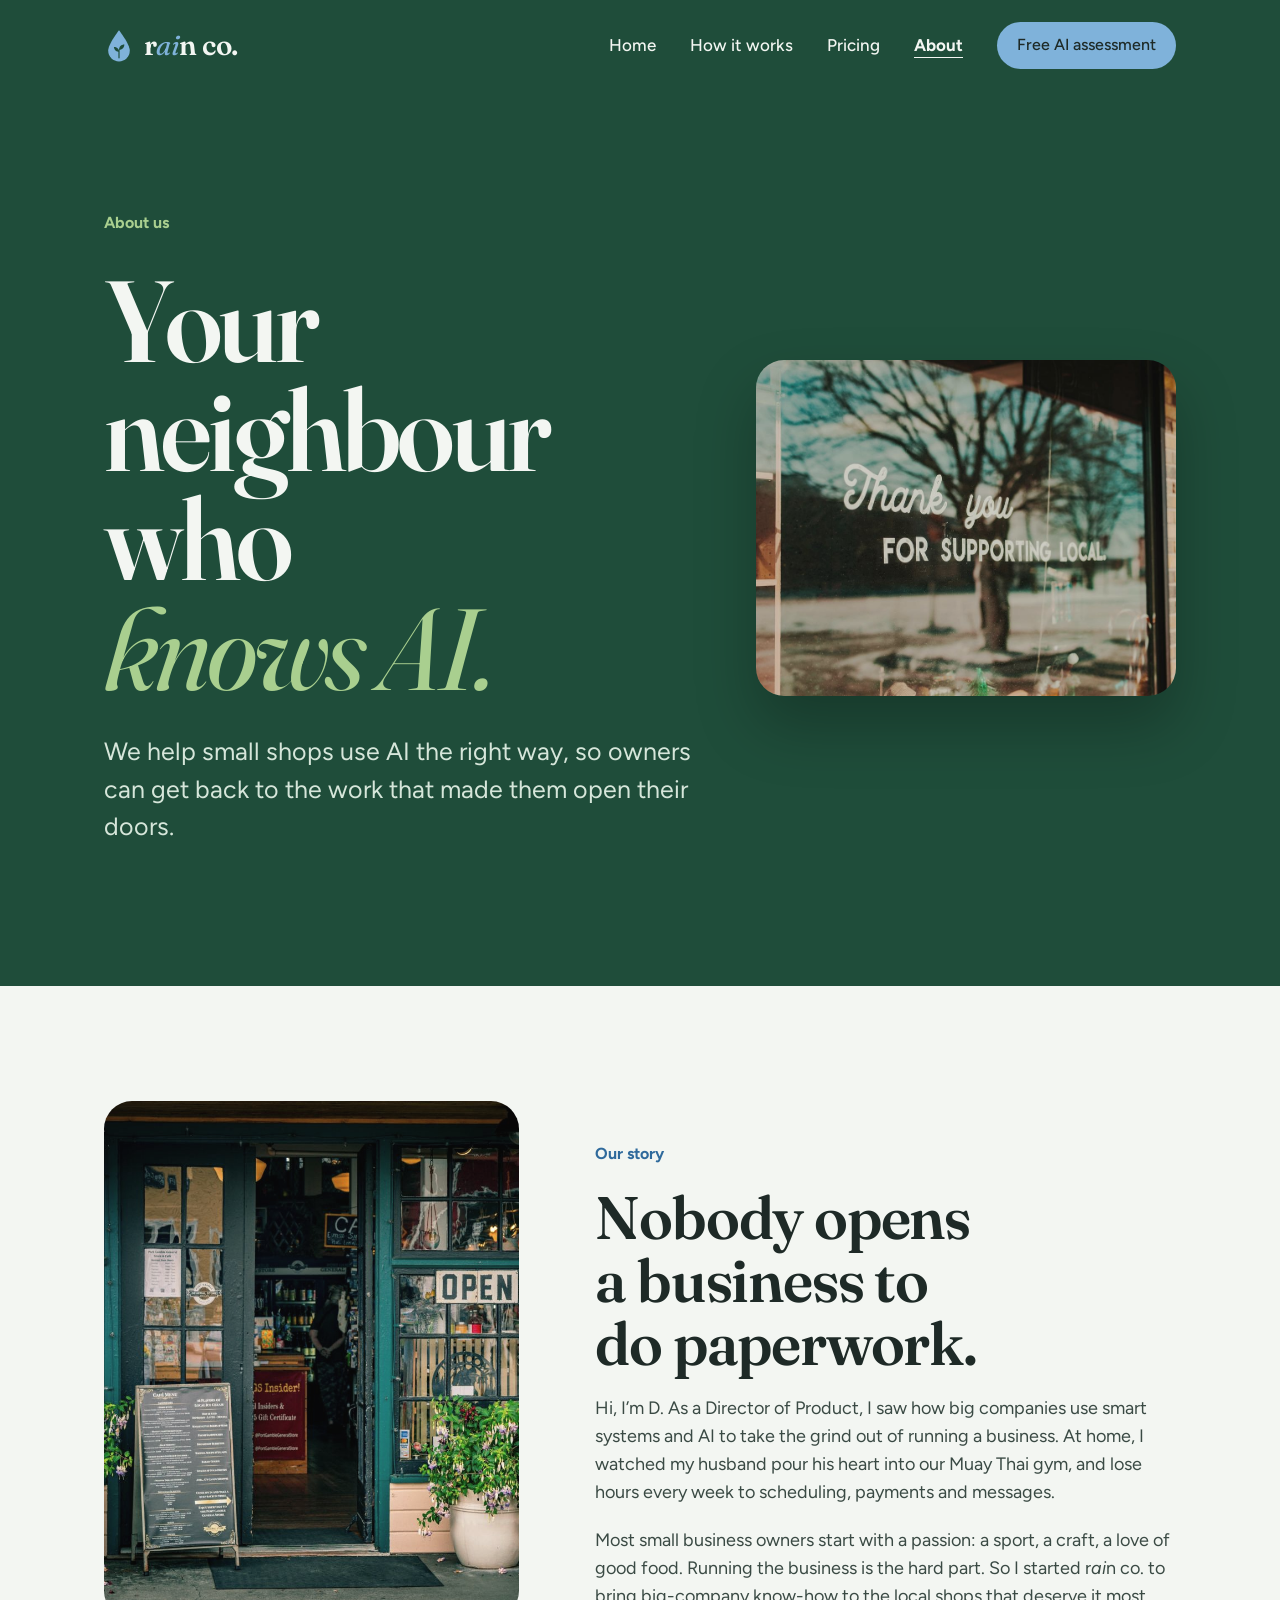
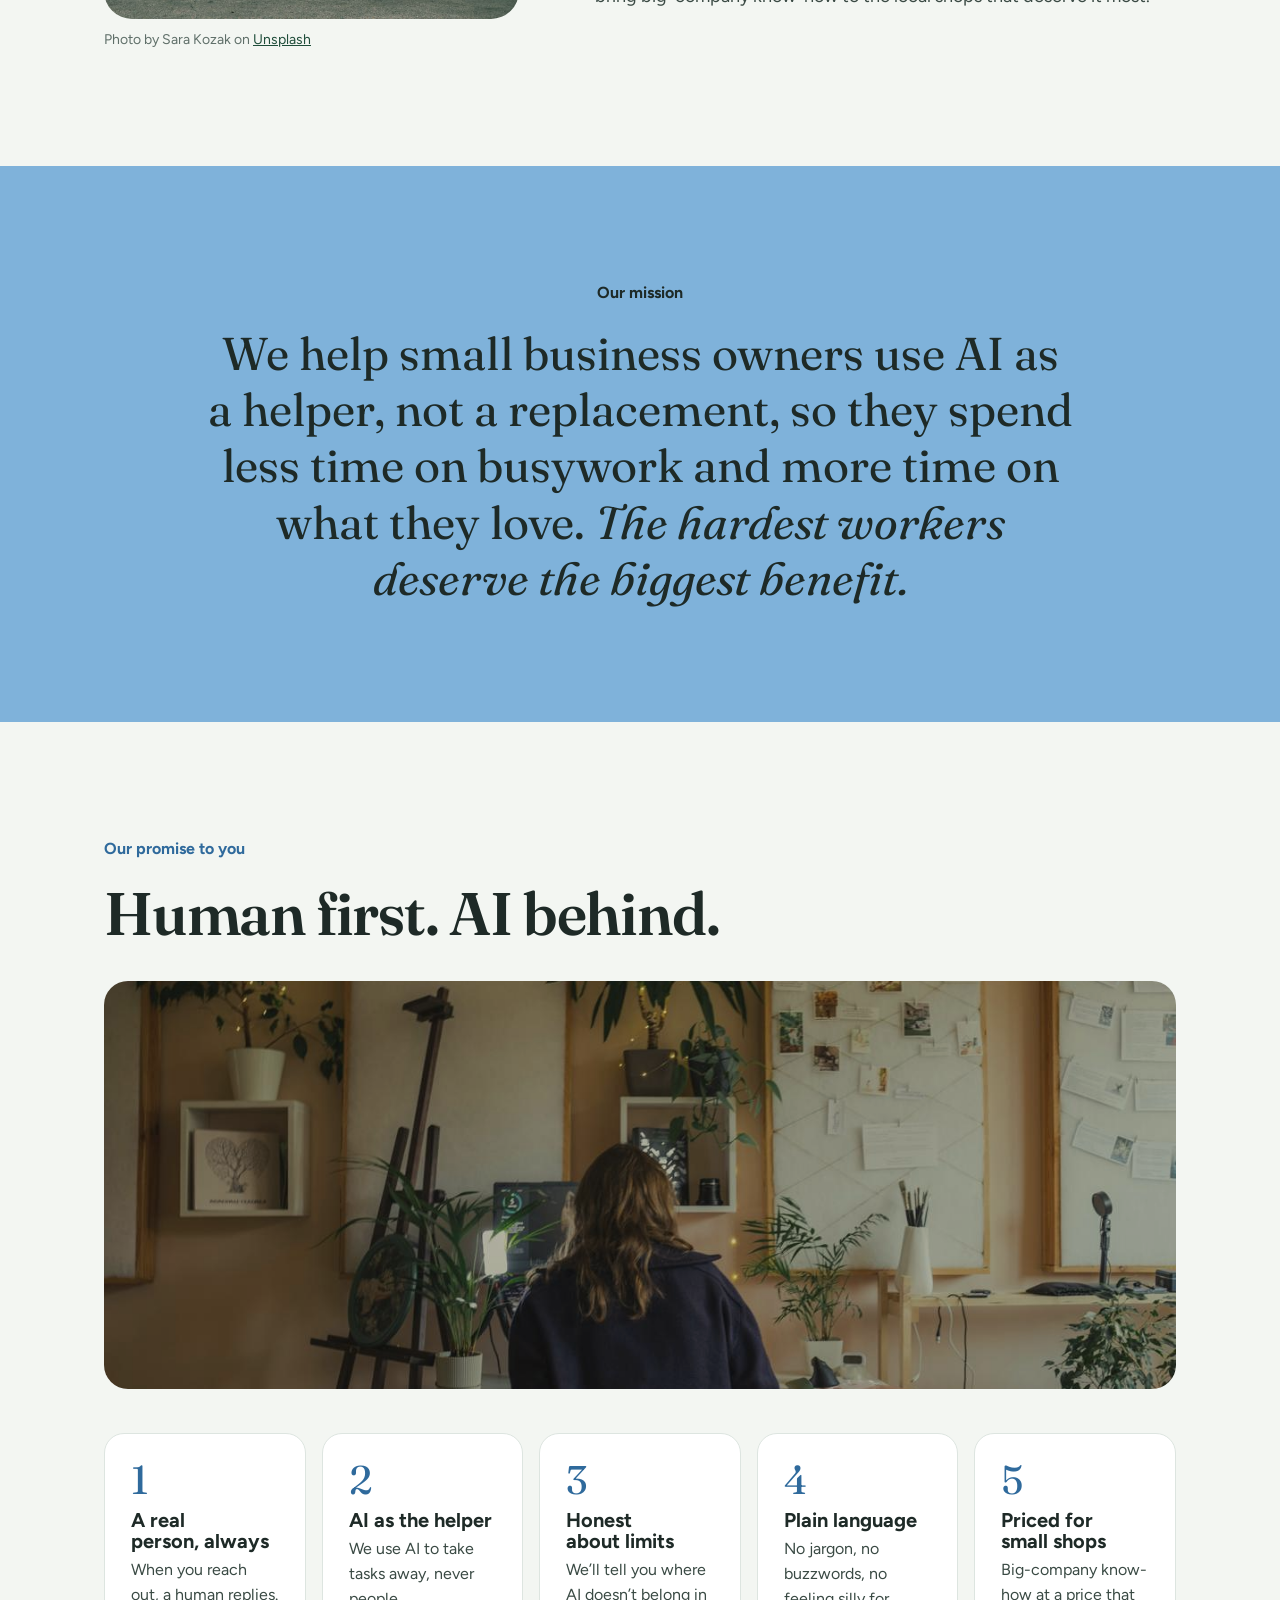
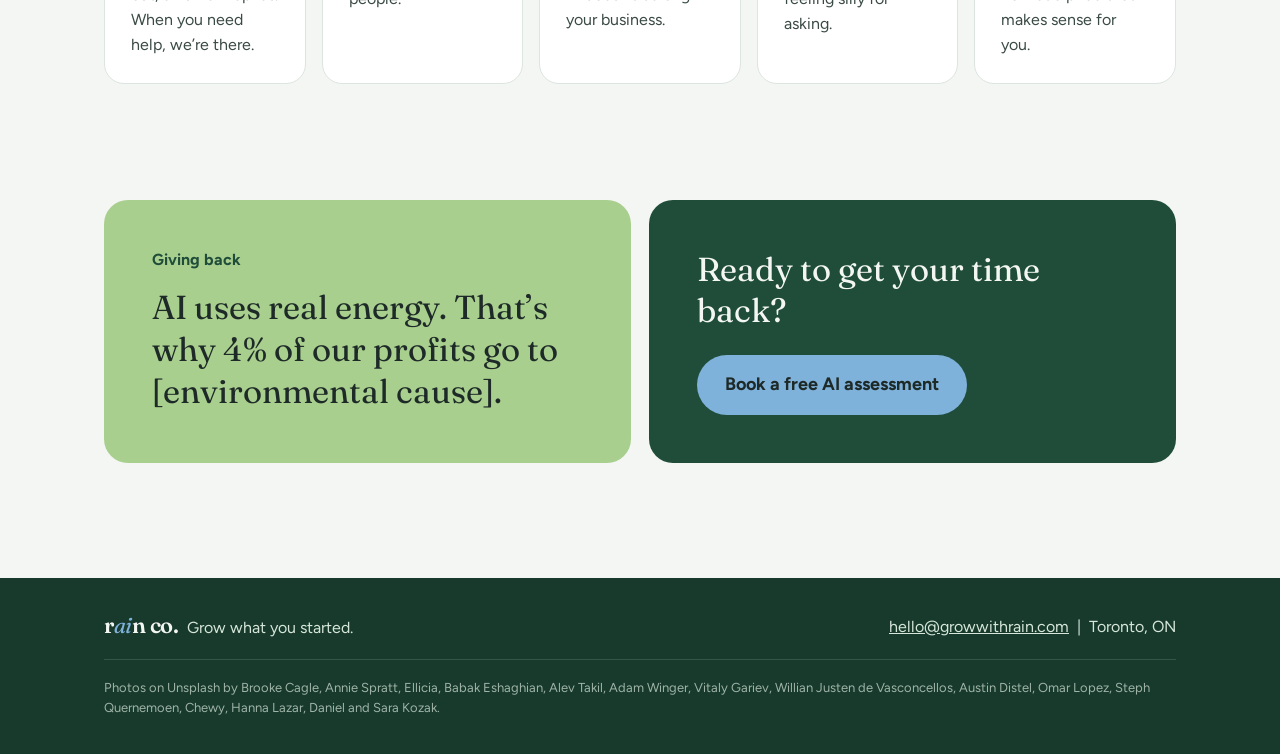
==== commit 288b5095: "Add files via upload" ====
--- a/about.html
+++ b/about.html
@@ -19,6 +19,7 @@
 <nav class="nav" aria-label="Main">
 <a href="index.html">Home</a>
 <a href="index.html#how">How it works</a>
+<a href="pricing.html">Pricing</a>
 <a href="about.html" aria-current="page">About</a>
 <a class="btn btn-rain" href="assessment.html">Free AI assessment</a>
 </nav>
@@ -26,14 +27,17 @@
 </header>
 <main id="main">
 <section class="hero"><div class="wrap">
-<svg class="drop-bg" viewBox="0 0 100 110" aria-hidden="true"><path d="M50 4 C50 4 14 50 14 72 A36 36 0 0 0 86 72 C86 50 50 4 50 4 Z" fill="#7FB2DA"/><path d="M50 96 L50 70" stroke="#1F4D3A" stroke-width="4" stroke-linecap="round" fill="none"/><path d="M50 76 C40 76 34 70 33 60 C43 60 50 66 50 76 Z" fill="#1F4D3A"/><path d="M50 70 C60 70 67 63 68 52 C57 52 50 59 50 70 Z" fill="#1F4D3A"/></svg>
+<div class="hero-grid">
 <div class="stack on-dark">
 <p class="kicker">About us</p>
 <h1>Your neighbour who <em>knows AI.</em></h1>
 <p class="lead">We help small shops use AI the right way, so owners can get back to the work that made them open their doors.</p>
-</div></div></section>
+</div>
+<figure class="hero-photo wide"><img src="img/support-local.jpg" alt="A shop window that reads: Thank you for supporting local" style="object-position:52% center"></figure>
+</div>
+</div></section>
 <section><div class="wrap split center">
-<div class="story-photo" role="img" aria-label="Founder photo placeholder">[Founder photo]</div>
+<figure class="story-figure"><img class="story-photo" src="img/storefront.jpg" alt="A small shop with its doors open, OPEN signs in the windows and flowers out front" loading="lazy"><figcaption class="photo-credit">Photo by Sara Kozak on <a href="https://unsplash.com" target="_blank" rel="noopener">Unsplash</a></figcaption></figure>
 <div class="stack">
 <p class="kicker">Our story</p>
 <h2>Nobody opens a business to do paperwork.</h2>
@@ -47,7 +51,8 @@
 </div></section>
 <section><div class="wrap">
 <div class="stack"><p class="kicker">Our promise to you</p><h2>Human first. AI behind.</h2></div>
-<ol class="promises"><li><h3>A real person, always</h3><p>When you call, a human picks up. When you need help, we show up.</p></li><li><h3>AI as the helper</h3><p>We use AI to take tasks away, never people.</p></li><li><h3>Honest about limits</h3><p>We’ll tell you where AI doesn’t belong in your business.</p></li><li><h3>Plain language</h3><p>No jargon, no buzzwords, no feeling silly for asking.</p></li><li><h3>Priced for small shops</h3><p>Big-company know-how at a price that makes sense for you.</p></li></ol>
+<img class="wide-photo" src="img/desk.jpg" alt="Someone working at a cozy desk surrounded by plants" loading="lazy">
+<ol class="promises"><li><h3>A real person, always</h3><p>When you reach out, a human replies. When you need help, we’re there.</p></li><li><h3>AI as the helper</h3><p>We use AI to take tasks away, never people.</p></li><li><h3>Honest about limits</h3><p>We’ll tell you where AI doesn’t belong in your business.</p></li><li><h3>Plain language</h3><p>No jargon, no buzzwords, no feeling silly for asking.</p></li><li><h3>Priced for small shops</h3><p>Big-company know-how at a price that makes sense for you.</p></li></ol>
 </div></section>
 <section style="padding-top:0"><div class="wrap pair">
 <div class="panel panel-sprout"><p class="kicker">Giving back</p><p class="big">AI uses real energy. That’s why 4% of our profits go to [environmental cause].</p></div>
@@ -57,8 +62,9 @@
 <footer class="site-footer">
 <div class="wrap">
 <p><span class="wordmark">r<i>ai</i>n co.</span>&nbsp; Grow what you started.</p>
-<p><a href="tel:[PHONE]">[PHONE]</a> &nbsp;|&nbsp; <a href="mailto:hello@growwithrain.com">Hello@GrowWithRain.com</a> &nbsp;|&nbsp; Toronto, ON</p>
+<p><a href="mailto:hello@growwithrain.com">hello@growwithrain.com</a> &nbsp;|&nbsp; Toronto, ON</p>
 </div>
+<div class="wrap"><p class="credits">Photos on Unsplash by Brooke Cagle, Annie Spratt, Ellicia, Babak Eshaghian, Alev Takil, Adam Winger, Vitaly Gariev, Willian Justen de Vasconcellos, Austin Distel, Omar Lopez, Steph Quernemoen, Chewy, Hanna Lazar, Daniel and Sara Kozak.</p></div>
 </footer>
 </body>
 </html>
--- a/css/styles.css
+++ b/css/styles.css
@@ -42,7 +42,7 @@
 .hero{position:relative;overflow:hidden;background:var(--moss);color:var(--mist);padding:clamp(64px,10vw,120px) 0 clamp(80px,11vw,140px)}
 .hero .drop-bg{position:absolute;right:max(-120px,calc(50% - 760px));top:60px;width:clamp(240px,36vw,520px);pointer-events:none}
 .hero .wrap{position:relative}
-.hero .stack{gap:30px}
+.hero .stack{gap:30px;position:relative;z-index:1}
 .pill{align-self:flex-start;display:inline-block;padding:10px 20px;border-radius:999px;background:var(--rain);color:var(--ink);font-weight:700;font-size:clamp(17px,1.8vw,22px)}
 .hero h1{max-width:12ch}
 .hero h1 em{color:var(--sprout)}
@@ -81,7 +81,11 @@
 .cta-box{background:var(--rain);border-radius:28px;padding:clamp(32px,5vw,64px);display:flex;align-items:center;justify-content:space-between;gap:28px;flex-wrap:wrap}
 .cta-box h2{font-size:clamp(32px,4vw,52px)}
 .cta-wrap{padding-top:0}
-.story-photo{aspect-ratio:4/5;border-radius:28px;background:var(--sage);border:2px dashed #9FB3A8;display:flex;align-items:center;justify-content:center;color:#4B5B55;width:100%;object-fit:cover}
+.story-photo{aspect-ratio:4/5;border-radius:28px;background:var(--sage);border:2px dashed #9FB3A8;display:flex;align-items:center;justify-content:center;color:#4B5B55;width:100%;object-fit:cover;object-position:45% center}
+img.story-photo{border:0;background:none}
+.story-figure{margin:0;display:flex;flex-direction:column;gap:10px}
+.photo-credit{font-size:14px;color:#5F6F69}
+.photo-credit a{color:#1F4D3A}
 .split.center{align-items:center}
 .mission{background:var(--rain);text-align:center}
 .mission .kicker{color:var(--ink)}
@@ -136,15 +140,127 @@
 .site-footer{background:var(--moss-deep);color:var(--soft);font-size:16px;padding:36px 0}
 .site-footer .wrap{display:flex;justify-content:space-between;align-items:center;gap:16px;flex-wrap:wrap}
 .site-footer .wordmark{font-size:22px;color:var(--mist)}
+a.service{text-decoration:none;transition:transform .15s ease}
+a.service:hover{transform:translateY(-2px)}
+.service-price{margin-top:auto;padding-top:8px;font-weight:700;color:var(--sprout)!important}
+.tiles .tile:last-child:nth-child(odd){grid-column:1/-1}
+.pkg-jump{position:sticky;top:0;z-index:5;background:var(--mist);border-bottom:1px solid var(--line)}
+.pkg-jump .wrap{display:flex;gap:clamp(16px,3vw,36px);padding-top:16px;padding-bottom:16px;overflow-x:auto;white-space:nowrap}
+.pkg-jump a{text-decoration:none;font-weight:600;color:var(--moss)}
+.pkg-jump a:hover{text-decoration:underline;text-underline-offset:5px}
+.pkg{padding:clamp(56px,7vw,96px) 0;scroll-margin-top:60px}
+.pkg:nth-of-type(odd){background:var(--sage)}
+.pkg-head{margin-bottom:36px}
+.price-grid{display:grid;gap:18px}
+.price-grid.cols-2{grid-template-columns:repeat(2,minmax(0,1fr));max-width:820px}
+.price-grid.cols-3{grid-template-columns:repeat(3,minmax(0,1fr))}
+.price-card{background:var(--white);border:1px solid var(--line);border-radius:22px;padding:30px;display:flex;flex-direction:column;gap:12px}
+.price-card.featured{background:var(--moss);color:var(--mist);border-color:var(--moss)}
+.price-card h3{font-family:var(--sans);font-size:21px;font-weight:700;letter-spacing:0}
+.price-tag{font-family:var(--serif);font-size:48px;line-height:1;font-weight:600;letter-spacing:-0.02em}
+.price-tag span{font-family:var(--sans);font-size:17px;font-weight:500;letter-spacing:0;margin-left:4px;color:var(--muted)}
+.price-card.featured .price-tag span{color:var(--soft)}
+.price-card ul{list-style:none;margin:6px 0 0;padding:0;display:flex;flex-direction:column;gap:10px}
+.price-card li{position:relative;padding-left:24px;font-size:17px;line-height:1.45;color:var(--muted)}
+.price-card.featured li{color:var(--soft)}
+.price-card li::before{content:"";position:absolute;left:0;top:7px;width:10px;height:11px;border-radius:50% 50% 50% 50% / 60% 60% 40% 40%;background:var(--rain)}
+.pkg-note{margin-top:22px;font-weight:600;color:var(--moss)}
+.price-fine{padding-top:8px;padding-bottom:48px;font-size:15px;color:var(--muted)}
+.tools{background:var(--white);border-top:1px solid var(--line);border-bottom:1px solid var(--line)}
+.tool-grid{display:grid;grid-template-columns:repeat(4,minmax(0,1fr));gap:28px 24px;margin-top:44px}
+.tool-group h3{font-family:var(--sans);font-size:15px;font-weight:700;letter-spacing:0;color:var(--rain-ink);margin-bottom:12px}
+.tool-list{list-style:none;margin:0;padding:0;display:flex;flex-wrap:wrap;gap:8px}
+.tool-list li{padding:8px 14px;border-radius:999px;background:var(--sage);color:var(--moss);font-weight:600;font-size:16px}
+.tool-callout{margin-top:40px;padding:22px 26px;border-radius:18px;background:var(--mist);border:1px solid var(--line);font-size:18px;max-width:820px}
+.tool-callout strong{color:var(--moss)}
+.tools-inline{margin-top:14px;font-size:16px;color:var(--muted);max-width:820px}
+.tools-inline a{color:var(--moss);font-weight:600}
+.hero-grid{display:grid;grid-template-columns:7fr 5fr;gap:clamp(32px,5vw,64px);align-items:center}
+.hero-photo{margin:0;border-radius:28px;overflow:hidden;aspect-ratio:4/5;box-shadow:0 30px 60px rgba(0,0,0,.25)}
+.hero-photo.wide{aspect-ratio:5/4}
+.hero-photo img{width:100%;height:100%;object-fit:cover;object-position:45% center}
+.strip{padding:clamp(48px,6vw,80px) 0}
+.strip-title{font-family:var(--serif);font-size:clamp(26px,3vw,38px);margin-bottom:28px;text-align:center}
+.strip-grid{display:grid;grid-template-columns:repeat(4,minmax(0,1fr));gap:20px 16px}
+.strip-grid figure{margin:0;display:flex;flex-direction:column;gap:10px}
+.strip-grid img{width:100%;aspect-ratio:3/4;object-fit:cover;border-radius:20px}
+.strip-grid figcaption{font-weight:700;color:var(--moss);font-size:16px}
+.side-photo{width:100%;aspect-ratio:3/2;object-fit:cover;border-radius:22px;margin-top:8px}
+.pkg-top{display:grid;grid-template-columns:7fr 5fr;gap:clamp(24px,4vw,56px);align-items:center;margin-bottom:36px}
+.pkg-top .pkg-head{margin-bottom:0}
+.pkg-photo{width:100%;aspect-ratio:3/2;object-fit:cover;border-radius:22px}
+.wide-photo{width:100%;aspect-ratio:21/8;object-fit:cover;border-radius:24px;margin-top:36px}
+/* shared warm grade so every photo feels like one set */
+.hero-photo img,.strip-grid img,.side-photo,.pkg-photo,.story-photo,.wide-photo{filter:sepia(.12) saturate(.88) contrast(.95) brightness(1.02)}
+.credits{font-size:13px;color:#9FB3A8;padding-top:18px;margin-top:18px;border-top:1px solid rgba(214,230,218,.15)}
 @media (max-width:1000px){
+  .hero-grid,.pkg-top{grid-template-columns:1fr}
+  .hero-photo,.hero-photo.wide{aspect-ratio:16/10;order:-1}
+  .strip-grid{grid-template-columns:repeat(2,minmax(0,1fr))}
+  .tool-grid{grid-template-columns:repeat(2,minmax(0,1fr))}
   .split,.assess{grid-template-columns:1fr}
   .steps,.services{grid-template-columns:repeat(2,minmax(0,1fr))}
   .promises{grid-template-columns:repeat(2,minmax(0,1fr))}
+  .price-grid.cols-3{grid-template-columns:repeat(2,minmax(0,1fr))}
   .hero .drop-bg{opacity:.35}
 }
 @media (max-width:640px){
   body{font-size:17px}
-  .tiles,.steps,.services,.pair,.promises,.fields{grid-template-columns:1fr}
+  .tool-grid,.tiles,.steps,.services,.pair,.promises,.fields,.price-grid.cols-2,.price-grid.cols-3{grid-template-columns:1fr}
   .story-photo{aspect-ratio:4/3}
 }
+@media (max-width:640px){
+  section{padding:56px 0}
+  .hero-photo{border-radius:20px}
+  .strip{padding:40px 0}
+  .strip-title{font-size:24px;margin-bottom:18px}
+  .strip-grid{display:flex;gap:12px;overflow-x:auto;scroll-snap-type:x mandatory;margin:0 calc(var(--pad)*-1);padding:0 var(--pad) 8px;scrollbar-width:none}
+  .strip-grid::-webkit-scrollbar{display:none}
+  .strip-grid figure{flex:0 0 62%;scroll-snap-align:start}
+  .strip-grid img{border-radius:16px;aspect-ratio:4/5}
+  .wide-photo{aspect-ratio:4/3;border-radius:16px;margin-top:24px}
+  .strip-grid figcaption{font-size:14px}
+  .side-photo,.pkg-photo{border-radius:16px}
+  h2{font-size:34px}
+  .hero{padding:48px 0 64px}
+  .hero h1{font-size:56px}
+  .hero .stack{gap:22px}
+  .hero .drop-bg{width:200px;right:-60px;top:24px;opacity:.25}
+  .lead{font-size:18px}
+  .band{padding:24px 0}
+  .band p{font-size:22px}
+  .split{gap:32px}
+  .tiles{grid-template-columns:1fr;gap:10px}
+  .tile{padding:18px 20px;border-radius:16px}
+  .tile h3{font-size:18px;margin-bottom:4px}
+  .tile p{font-size:15px}
+  .steps{grid-template-columns:repeat(2,minmax(0,1fr));gap:22px 16px;margin-top:28px}
+  .steps li::before{font-size:36px;margin-bottom:6px}
+  .steps h3{font-size:18px}
+  .steps p{font-size:15px}
+  .tool-grid{grid-template-columns:repeat(2,minmax(0,1fr));gap:20px 14px;margin-top:28px}
+  .tool-list li{font-size:14px;padding:6px 11px}
+  .tool-group h3{font-size:14px;margin-bottom:8px}
+  .tool-callout{font-size:16px;padding:16px 18px;margin-top:28px}
+  .services{grid-template-columns:repeat(2,minmax(0,1fr));gap:10px;margin-top:28px}
+  .service{padding:18px;border-radius:16px;gap:6px}
+  .service h3{font-size:17px}
+  .service p:not(.service-price){display:none}
+  .service-price{font-size:15px}
+  .panel{padding:24px;border-radius:18px}
+  .panel p.big{font-size:22px}
+  .cta-box{padding:28px;border-radius:20px}
+  .cta-box h2{font-size:30px}
+  .promises{grid-template-columns:repeat(2,minmax(0,1fr));gap:10px;margin-top:28px}
+  .promises li{padding:18px;border-radius:16px}
+  .promises li::before{font-size:28px;margin-bottom:6px}
+  .promises h3{font-size:17px}
+  .promises p{font-size:14px}
+  .mission p.big{font-size:24px}
+  .pkg{padding:48px 0}
+  .pkg-head{margin-bottom:24px}
+  .price-card{padding:22px;border-radius:18px}
+  .price-tag{font-size:40px}
+  .price-card li{font-size:15px}
+}
 @media (prefers-reduced-motion:reduce){*{transition:none!important;scroll-behavior:auto!important}}
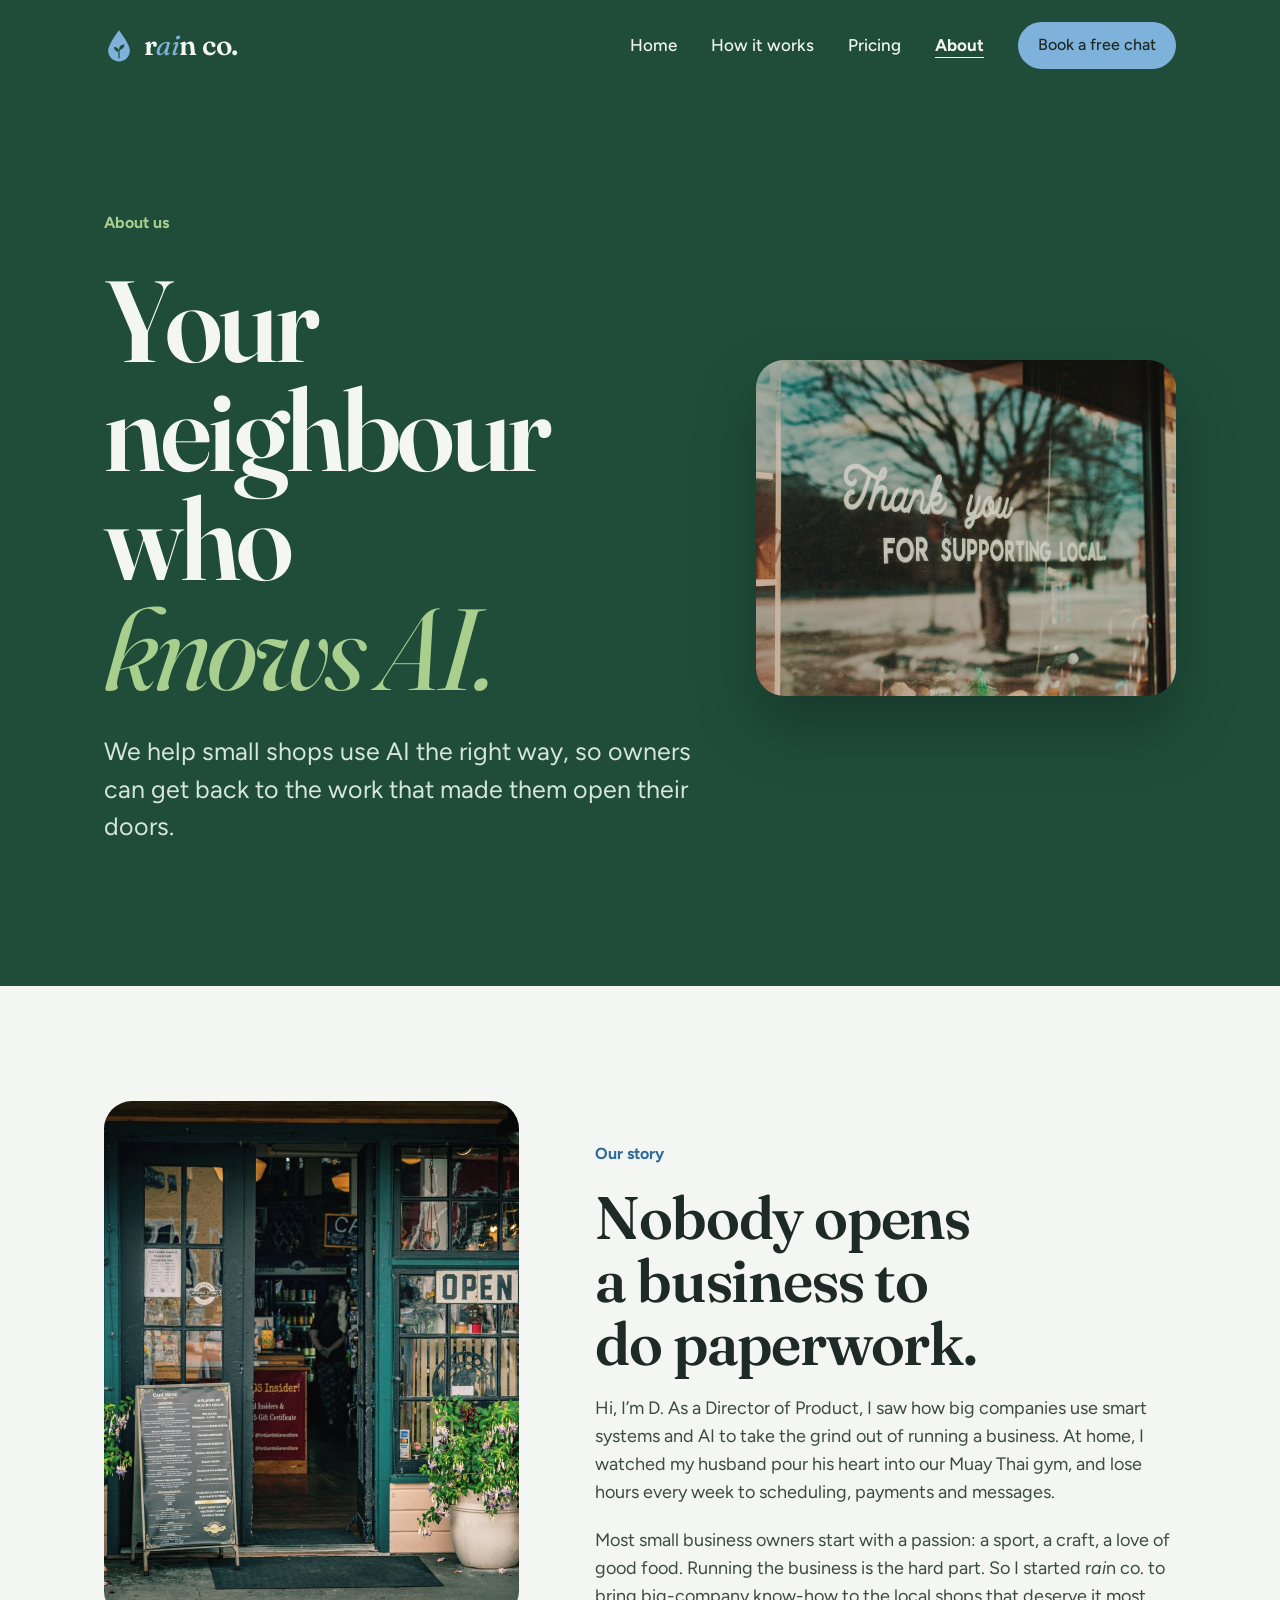
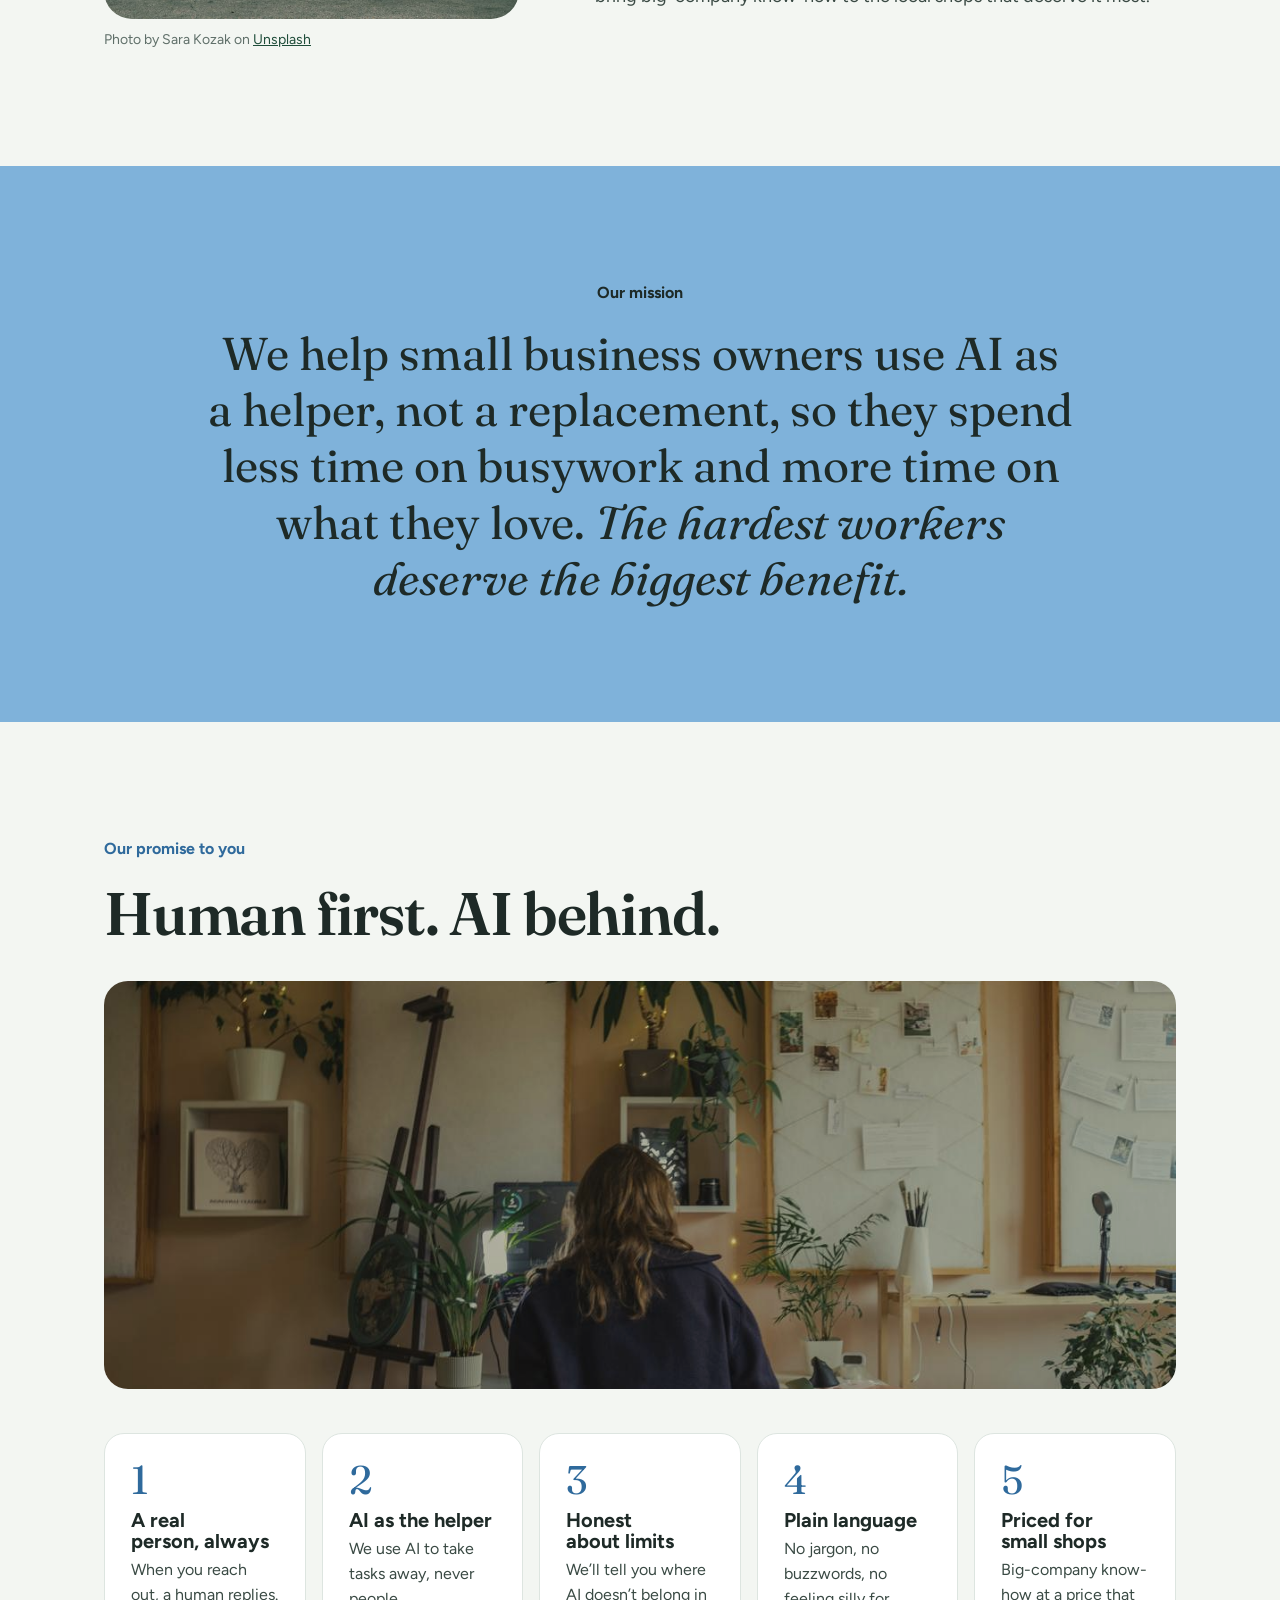
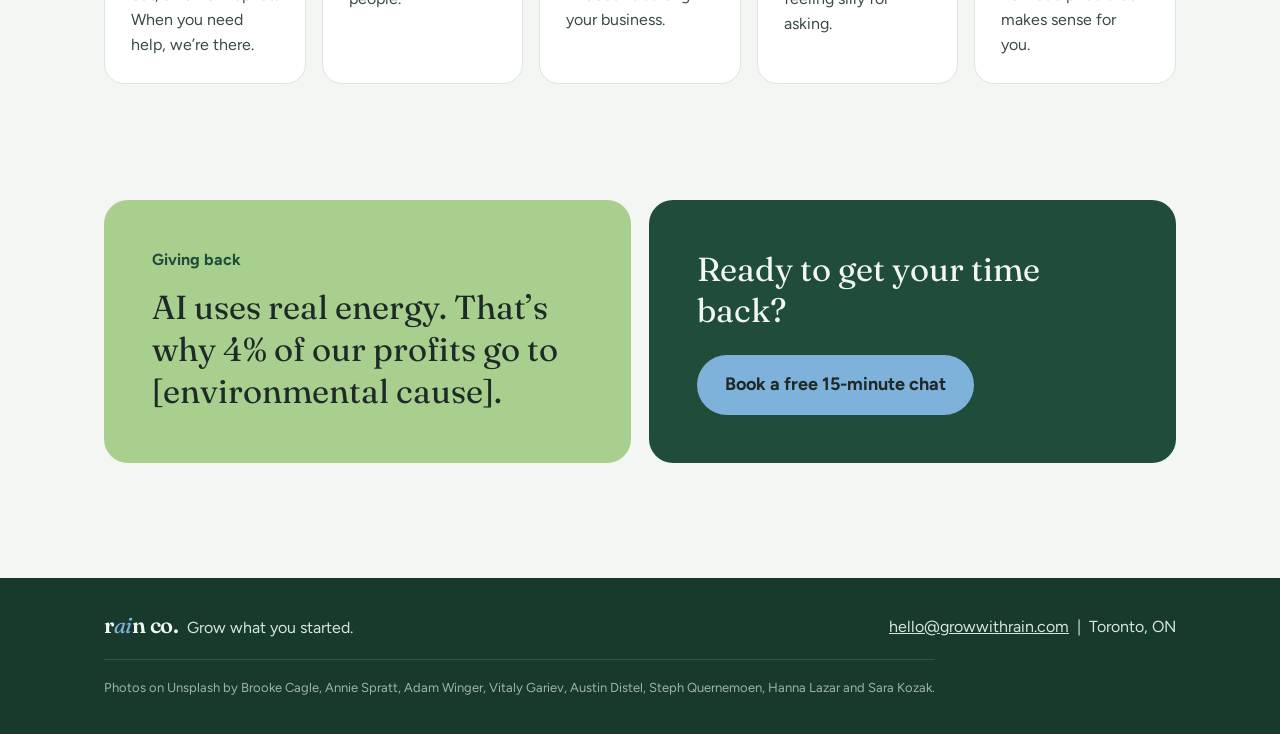
==== commit 1f7145b0: "Add files via upload" ====
--- a/about.html
+++ b/about.html
@@ -21,7 +21,7 @@
 <a href="index.html#how">How it works</a>
 <a href="pricing.html">Pricing</a>
 <a href="about.html" aria-current="page">About</a>
-<a class="btn btn-rain" href="assessment.html">Free AI assessment</a>
+<a class="btn btn-rain" href="assessment.html">Book a free chat</a>
 </nav>
 </div>
 </header>
@@ -56,7 +56,7 @@
 </div></section>
 <section style="padding-top:0"><div class="wrap pair">
 <div class="panel panel-sprout"><p class="kicker">Giving back</p><p class="big">AI uses real energy. That’s why 4% of our profits go to [environmental cause].</p></div>
-<div class="panel panel-moss"><p class="big">Ready to get your time back?</p><a class="btn btn-rain" href="assessment.html" style="align-self:flex-start">Book a free AI assessment</a></div>
+<div class="panel panel-moss"><p class="big">Ready to get your time back?</p><a class="btn btn-rain" href="assessment.html" style="align-self:flex-start">Book a free 15-minute chat</a></div>
 </div></section>
 </main>
 <footer class="site-footer">
@@ -64,7 +64,7 @@
 <p><span class="wordmark">r<i>ai</i>n co.</span>&nbsp; Grow what you started.</p>
 <p><a href="mailto:hello@growwithrain.com">hello@growwithrain.com</a> &nbsp;|&nbsp; Toronto, ON</p>
 </div>
-<div class="wrap"><p class="credits">Photos on Unsplash by Brooke Cagle, Annie Spratt, Ellicia, Babak Eshaghian, Alev Takil, Adam Winger, Vitaly Gariev, Willian Justen de Vasconcellos, Austin Distel, Omar Lopez, Steph Quernemoen, Chewy, Hanna Lazar, Daniel and Sara Kozak.</p></div>
+<div class="wrap"><p class="credits">Photos on Unsplash by Brooke Cagle, Annie Spratt, Adam Winger, Vitaly Gariev, Austin Distel, Steph Quernemoen, Hanna Lazar and Sara Kozak.</p></div>
 </footer>
 </body>
 </html>
--- a/css/styles.css
+++ b/css/styles.css
@@ -154,6 +154,10 @@
 .price-grid{display:grid;gap:18px}
 .price-grid.cols-2{grid-template-columns:repeat(2,minmax(0,1fr));max-width:820px}
 .price-grid.cols-3{grid-template-columns:repeat(3,minmax(0,1fr))}
+.price-grid.cols-4{grid-template-columns:repeat(4,minmax(0,1fr))}
+.price-grid.cols-1{grid-template-columns:minmax(0,1fr);max-width:520px}
+.price-grid.cols-2{max-width:820px}
+.services.three{grid-template-columns:repeat(3,minmax(0,1fr))}
 .price-card{background:var(--white);border:1px solid var(--line);border-radius:22px;padding:30px;display:flex;flex-direction:column;gap:12px}
 .price-card.featured{background:var(--moss);color:var(--mist);border-color:var(--moss)}
 .price-card h3{font-family:var(--sans);font-size:21px;font-weight:700;letter-spacing:0}
@@ -165,6 +169,12 @@
 .price-card.featured li{color:var(--soft)}
 .price-card li::before{content:"";position:absolute;left:0;top:7px;width:10px;height:11px;border-radius:50% 50% 50% 50% / 60% 60% 40% 40%;background:var(--rain)}
 .pkg-note{margin-top:22px;font-weight:600;color:var(--moss)}
+.hotline-line{margin-top:20px;font-size:17px;color:var(--muted)}
+.hotline-line strong{color:var(--moss)}
+.hotline-box{display:flex;justify-content:space-between;align-items:center;gap:32px;flex-wrap:wrap;background:var(--rain);border-radius:28px;padding:clamp(28px,5vw,56px)}
+.hotline-box .kicker{color:var(--moss)}
+.hotline-price{display:flex;flex-direction:column;align-items:flex-start;gap:8px}
+.hotline-price p:not(.price-tag){font-weight:600}
 .price-fine{padding-top:8px;padding-bottom:48px;font-size:15px;color:var(--muted)}
 .tools{background:var(--white);border-top:1px solid var(--line);border-bottom:1px solid var(--line)}
 .tool-grid{display:grid;grid-template-columns:repeat(4,minmax(0,1fr));gap:28px 24px;margin-top:44px}
@@ -201,12 +211,14 @@
   .split,.assess{grid-template-columns:1fr}
   .steps,.services{grid-template-columns:repeat(2,minmax(0,1fr))}
   .promises{grid-template-columns:repeat(2,minmax(0,1fr))}
-  .price-grid.cols-3{grid-template-columns:repeat(2,minmax(0,1fr))}
+  .price-grid.cols-3,.price-grid.cols-4{grid-template-columns:repeat(2,minmax(0,1fr))}
   .hero .drop-bg{opacity:.35}
 }
 @media (max-width:640px){
   body{font-size:17px}
   .tool-grid,.tiles,.steps,.services,.pair,.promises,.fields,.price-grid.cols-2,.price-grid.cols-3{grid-template-columns:1fr}
+  .price-grid.cols-4{grid-template-columns:repeat(2,minmax(0,1fr))}
+  .services.three{grid-template-columns:1fr}
   .story-photo{aspect-ratio:4/3}
 }
 @media (max-width:640px){
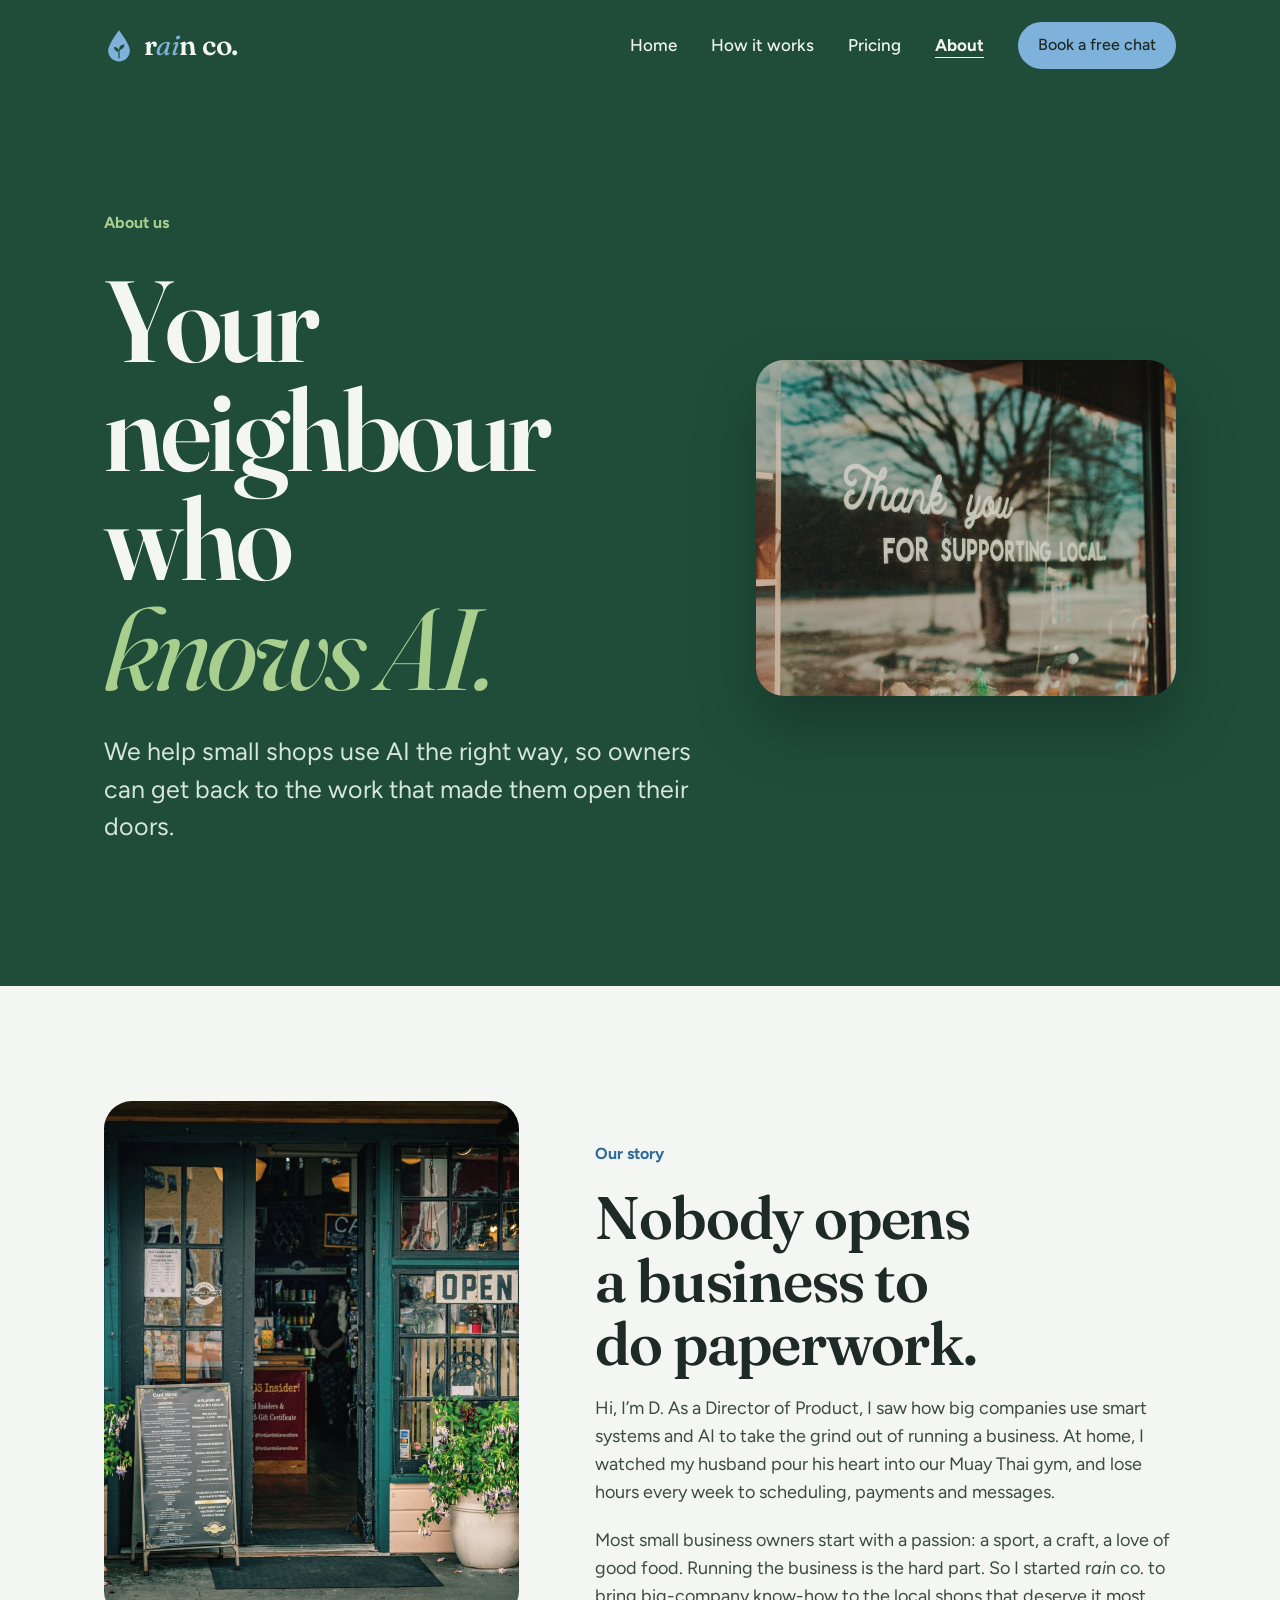
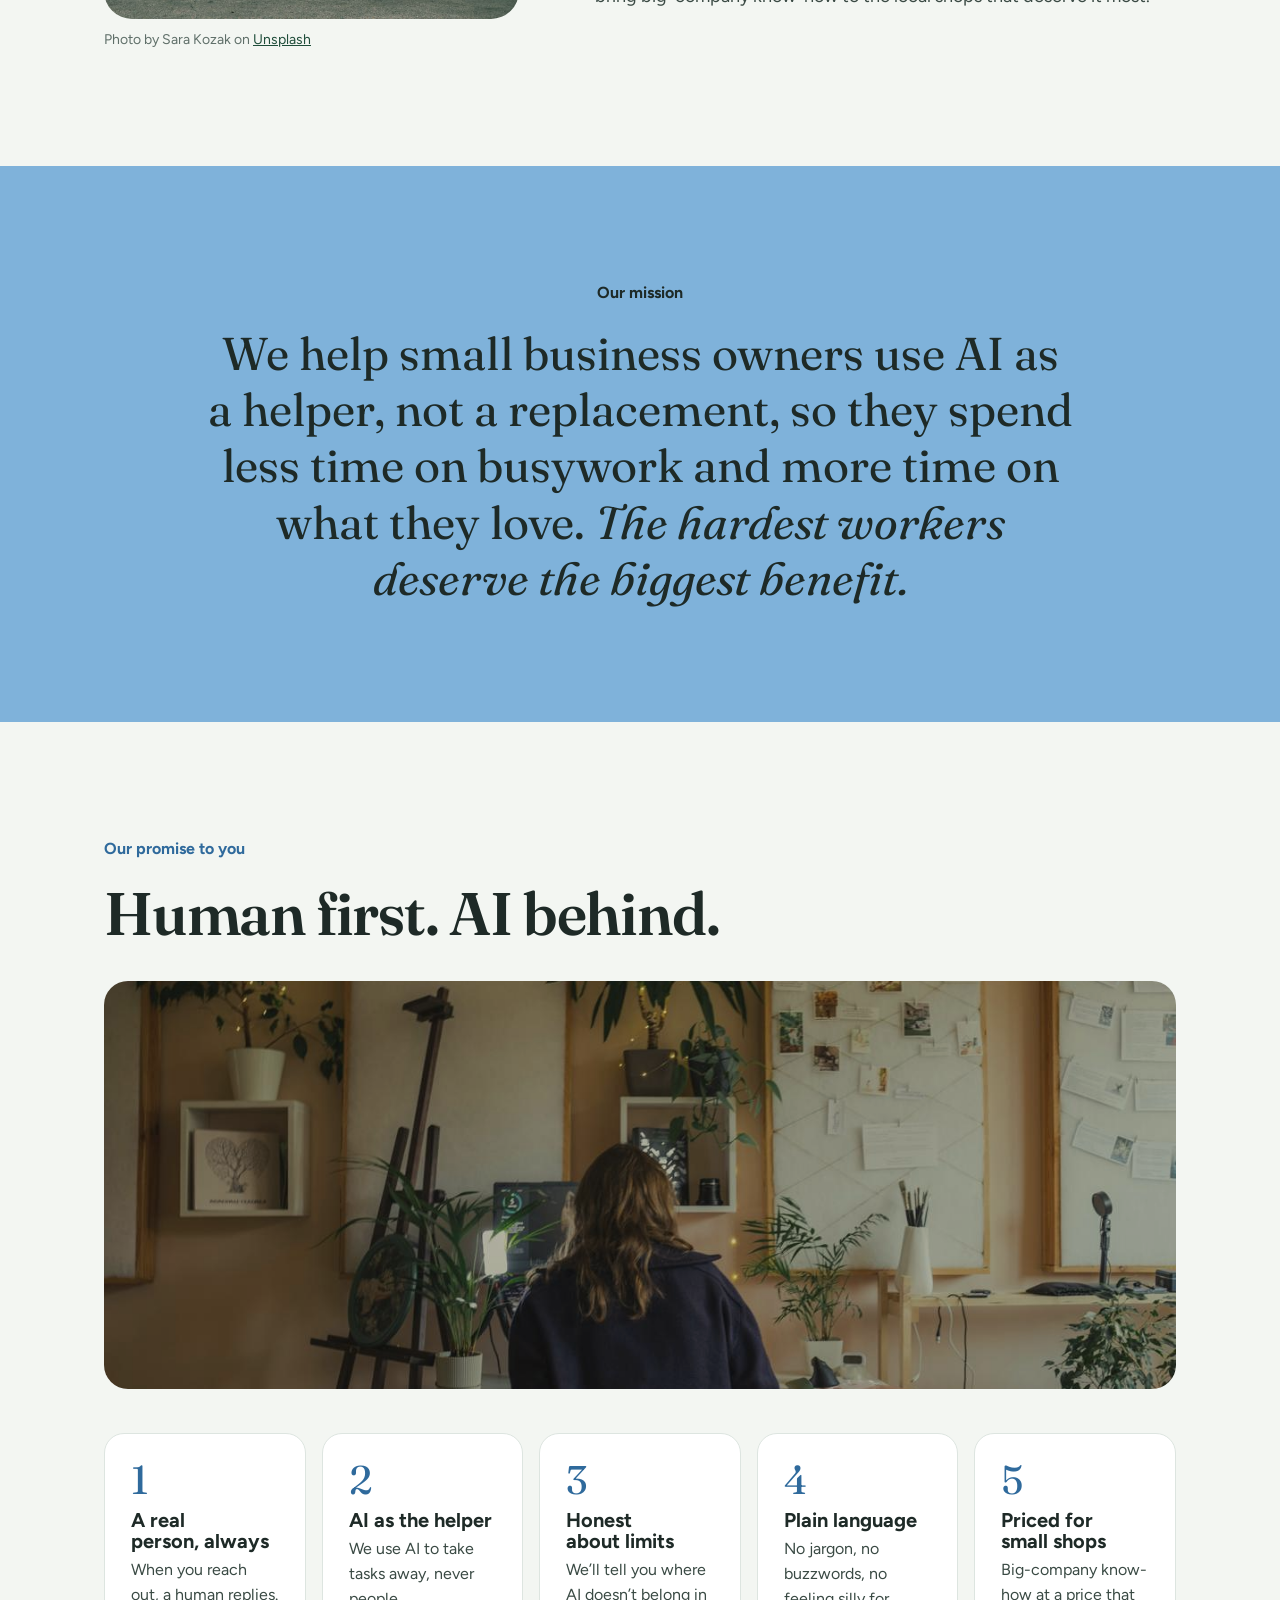
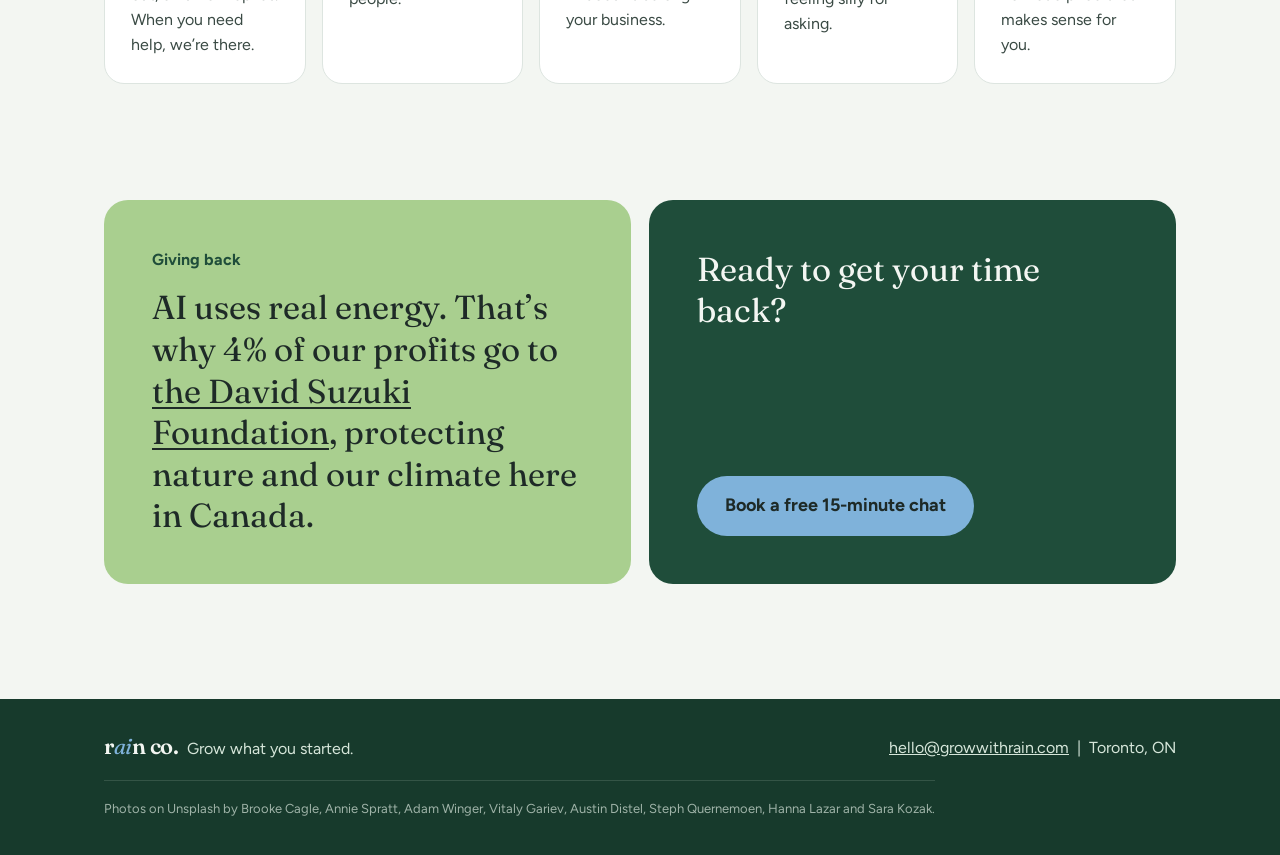
==== commit 04e16b4f: "Add files via upload" ====
--- a/about.html
+++ b/about.html
@@ -55,7 +55,7 @@
 <ol class="promises"><li><h3>A real person, always</h3><p>When you reach out, a human replies. When you need help, we’re there.</p></li><li><h3>AI as the helper</h3><p>We use AI to take tasks away, never people.</p></li><li><h3>Honest about limits</h3><p>We’ll tell you where AI doesn’t belong in your business.</p></li><li><h3>Plain language</h3><p>No jargon, no buzzwords, no feeling silly for asking.</p></li><li><h3>Priced for small shops</h3><p>Big-company know-how at a price that makes sense for you.</p></li></ol>
 </div></section>
 <section style="padding-top:0"><div class="wrap pair">
-<div class="panel panel-sprout"><p class="kicker">Giving back</p><p class="big">AI uses real energy. That’s why 4% of our profits go to [environmental cause].</p></div>
+<div class="panel panel-sprout"><p class="kicker">Giving back</p><p class="big">AI uses real energy. That’s why 4% of our profits go to <a href="https://davidsuzuki.org/" target="_blank" rel="noopener">the David Suzuki Foundation</a>, protecting nature and our climate here in Canada.</p></div>
 <div class="panel panel-moss"><p class="big">Ready to get your time back?</p><a class="btn btn-rain" href="assessment.html" style="align-self:flex-start">Book a free 15-minute chat</a></div>
 </div></section>
 </main>
--- a/css/styles.css
+++ b/css/styles.css
@@ -74,6 +74,7 @@
 .pair{display:grid;grid-template-columns:repeat(2,minmax(0,1fr));gap:18px}
 .panel{border-radius:24px;padding:clamp(28px,4vw,48px);display:flex;flex-direction:column;gap:14px}
 .panel p.big{font-family:var(--serif);font-size:clamp(24px,2.6vw,34px);line-height:1.25}
+.panel p.big a{color:inherit;text-decoration:underline;text-underline-offset:4px;text-decoration-thickness:2px}
 .panel-white{background:var(--white);border:1px solid var(--line)}
 .panel-sprout{background:var(--sprout)}
 .panel-sprout .kicker{color:var(--moss)}
